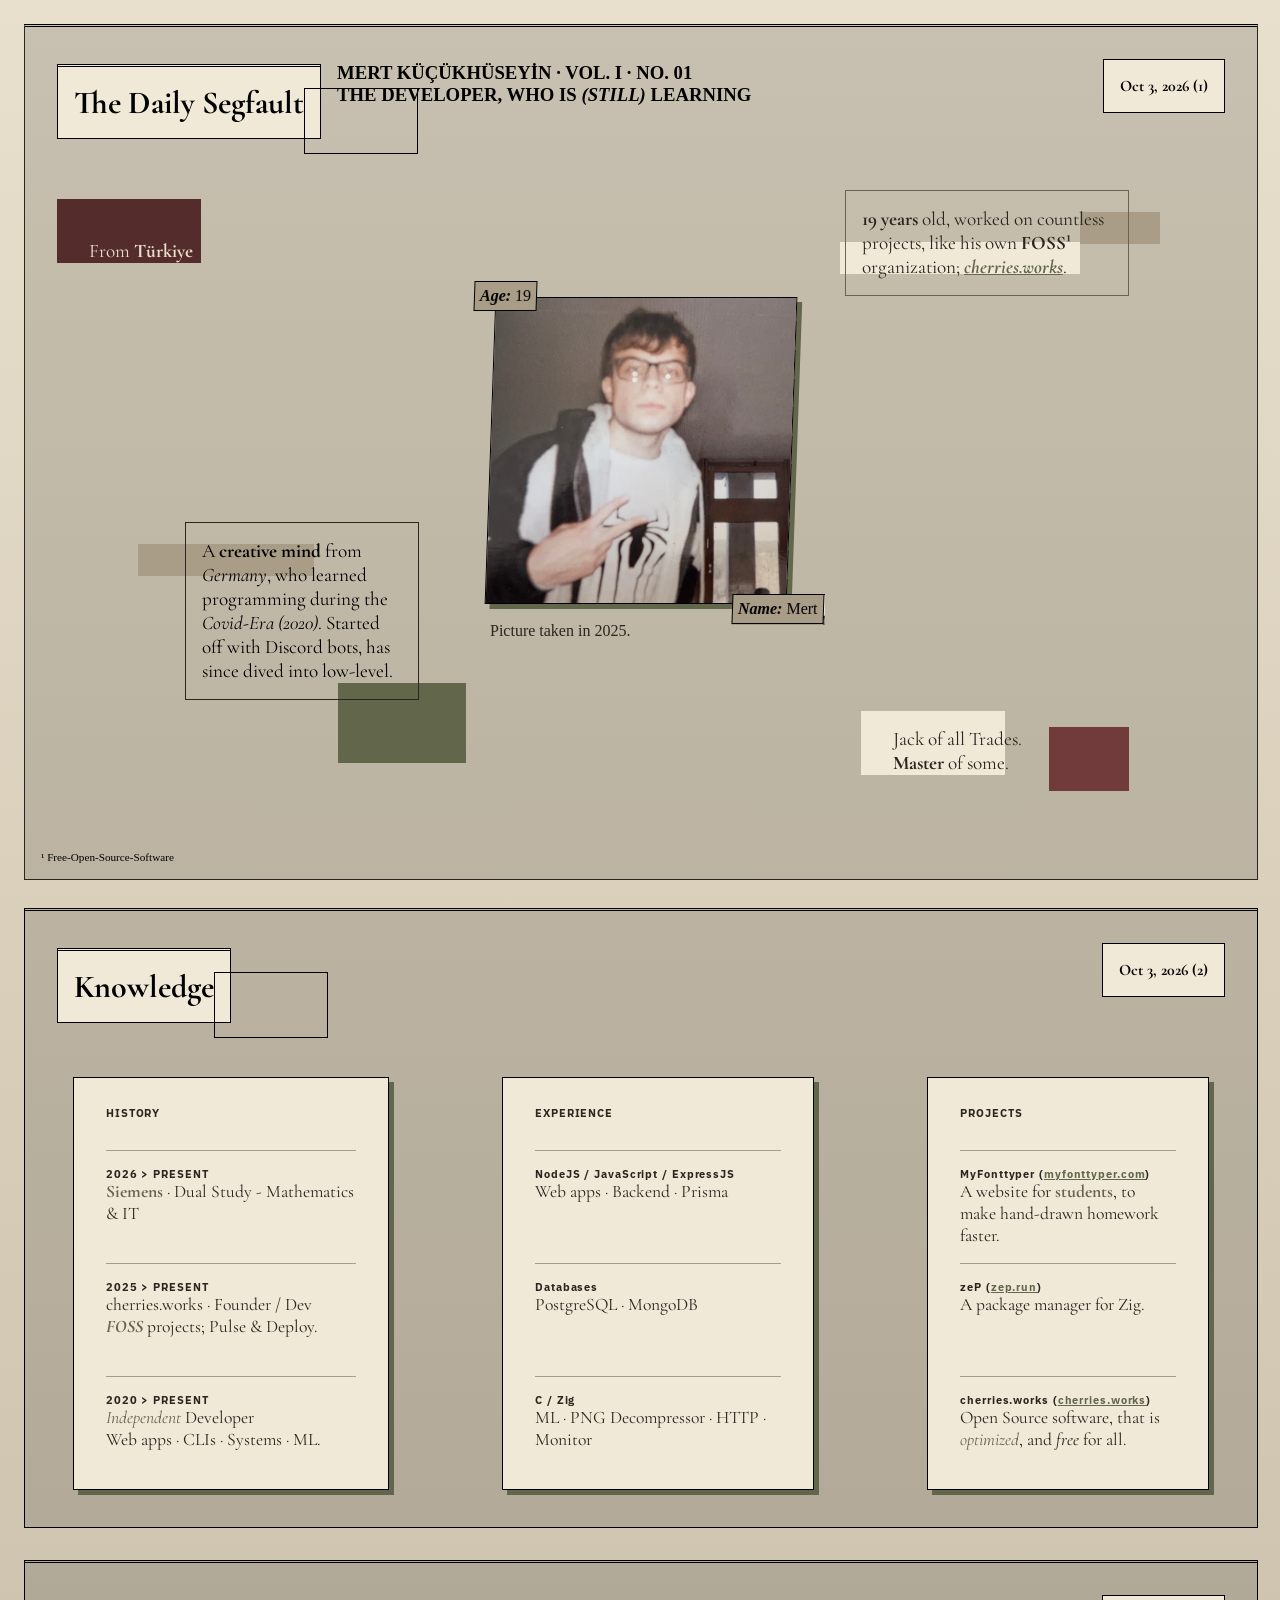
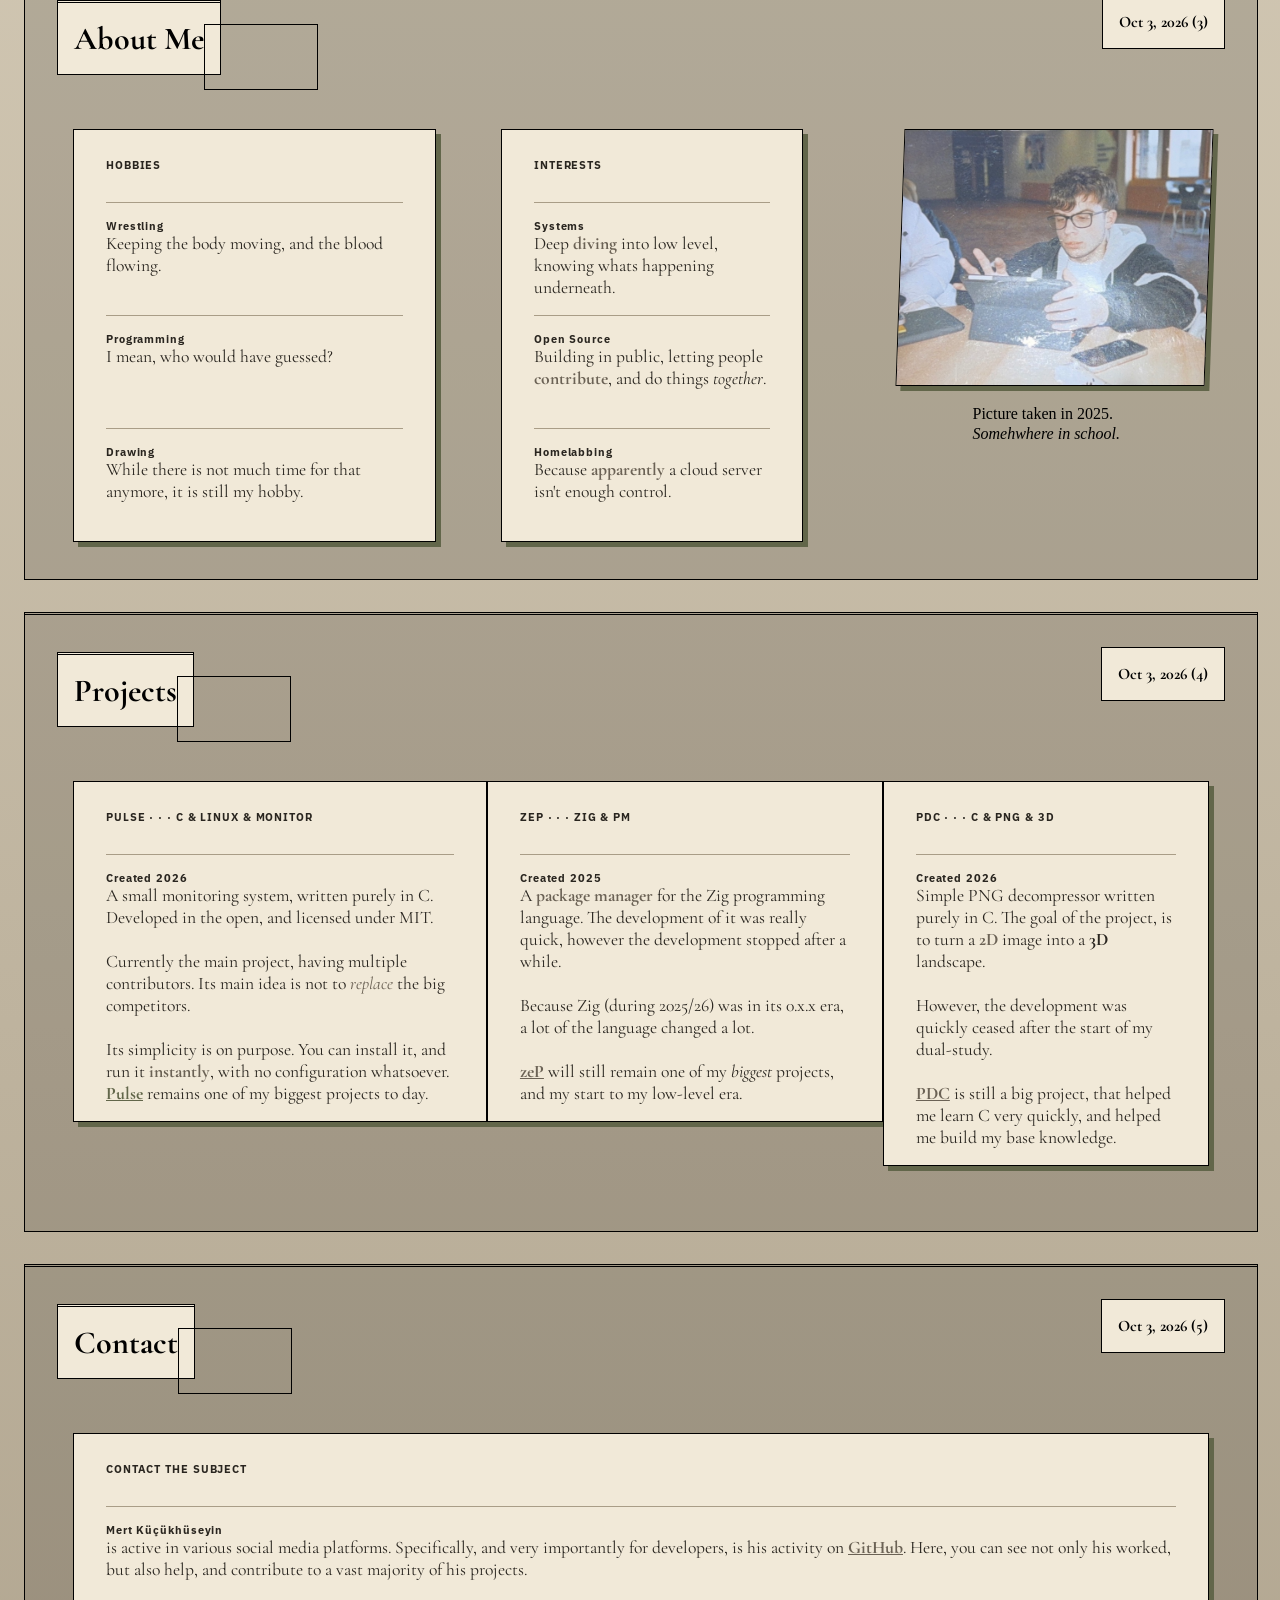
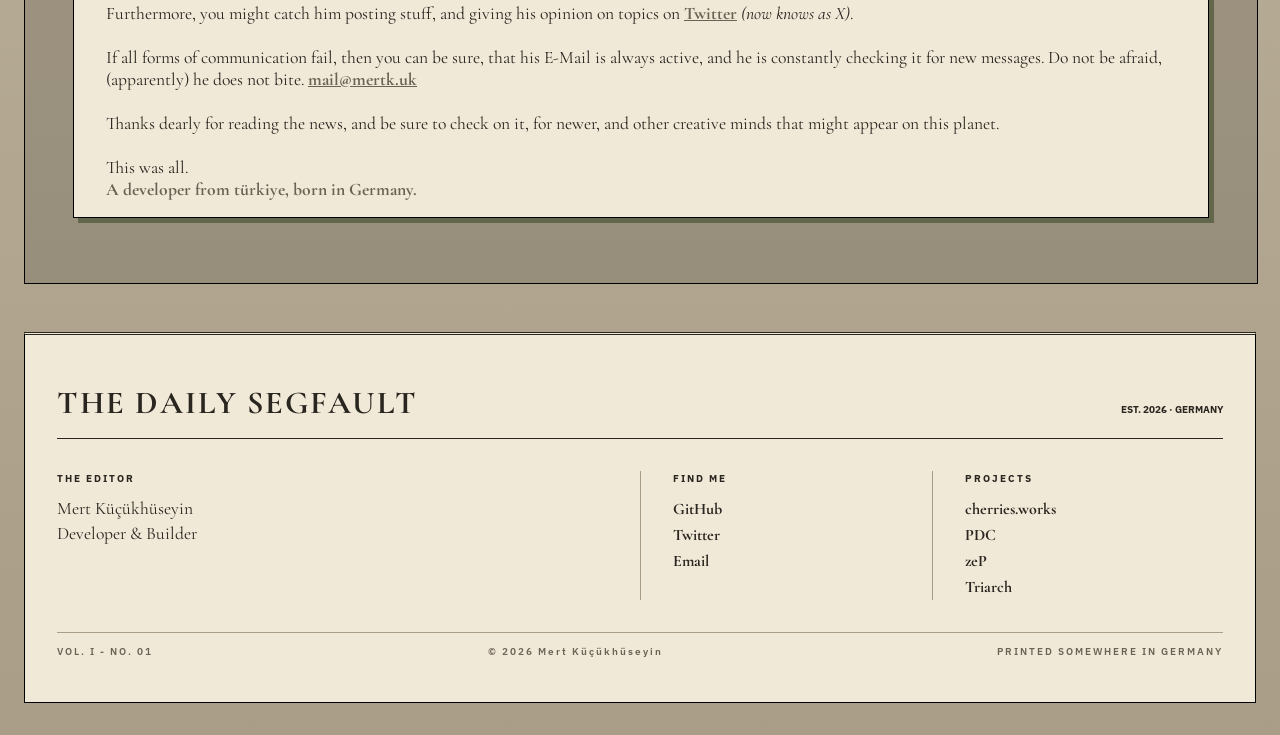
==== new/index.html @ 6f5aa6cb "New website portfolio." ====
<!DOCTYPE html>
<html lang="en">
<head>
    <meta charset="UTF-8">
    <meta name="viewport" content="width=device-width, initial-scale=1.0">
    <title>Mert Küçükhüseyin, News</title>
    <link rel="shortcut icon" href="assets/pfp.jpg" type="image/x-icon">
    <link rel="stylesheet" href="styles/footer.css">
    <link rel="stylesheet" href="styles/index.css">
    <link rel="stylesheet" href="styles/index.animation.css">
    <link rel="stylesheet" href="styles/index.experience.css">
</head>
<body>
    <div class="hero">
        <div class="main">
            <div class="newspaper_wrapper">
                <h1 class="newspaper_title">
                    The Daily Segfault
                </h1>
                <h3 class="newspaper_description">
                    MERT KÜÇÜKHÜSEYİN · VOL. I · NO. 01
                    <br>
                    THE DEVELOPER, WHO IS <i>(STILL)</i> LEARNING
                </h3>
                <p class="newspaper_date">
                    Oct 3, 2026 (1)
                </p>
            </div>
            <div class="image_wrapper">
                <img src="assets/me.png" alt="Me, yeah...">
                <p class="taken">
                    Picture taken in 2025.
                </p>
                <p class="name">
                    <b>
                        <i>
                            Name: 
                        </i>
                    </b>
                    Mert
                </p>
                <p class="age">
                    <b>
                        <i>
                            Age: 
                        </i>
                    </b>
                    19
                </p>
            </div>
            <p class="floating_description_1">
                A <b>creative mind</b> from <i>Germany</i>, who learned programming
                during the <i>Covid-Era (2020)</i>. Started off with Discord bots,
                has since dived into low-level.
            </p>
            <p class="floating_description_2">
                <b>19 years</b> old, worked on countless projects, like his
                own <b>FOSS¹</b> organization; <a href="https://cherries.works"><i>cherries.works</i></a>.
            </p>
            <p class="floating_description_3">
                From <b>Türkiye</b>
            </p>
            <p class="floating_description_4">
                Jack of all Trades.
                <br>
                <b>Master</b> of some.
            </p>
            <p class="bottom_description">
                ¹ Free-Open-Source-Software
            </p>
        </div>
    </div>
    <div class="pages">
        <div class="page">
            <div class="newspaper_wrapper">
                <h1 class="newspaper_title">
                    Knowledge
                </h1>
                <p class="newspaper_date">
                    Oct 3, 2026 (2)
                </p>
            </div>
            <div class="newspaper_personal">
                <div class="newspaper_history">
                    <p class="title">
                        HISTORY
                    </p>
                    <p>
                        2026 > PRESENT
                        <br>
                        <b>Siemens</b> · Dual Study - Mathematics & IT
                    </p>
                    <p>
                        2025 > PRESENT
                        <br>
                        cherries.works · Founder / Dev
                        <br>
                        <b><i>FOSS</i></b> projects; Pulse & Deploy.
                    </p>
                    <p>
                        2020 > PRESENT
                        <br>
                        <i>Independent</i> Developer
                        <br>
                        Web apps · CLIs · Systems · ML.
                    </p>
                </div>
                <div class="newspaper_history">
                    <p class="title">
                        EXPERIENCE
                    </p>
                    <p>
                        NodeJS / JavaScript / <b>ExpressJS</b>
                        <br>
                        Web apps · Backend · Prisma
                    </p>
                    <p>
                        Databases
                        <br>
                        PostgreSQL · MongoDB
                    </p>
                    <p>
                        C / Zig
                        <br>
                        ML · PNG Decompressor · HTTP · Monitor
                    </p>
                </div>
                <div class="newspaper_history">
                    <p class="title">
                        PROJECTS
                    </p>
                    <p>
                        MyFonttyper (<a target="_blank" href="https://myfonttyper.com">myfonttyper.com</a>)                        
                        <br>
                        A website for <b>students</b>, to 
                        <br>
                        make hand-drawn homework faster.
                    </p>
                    <p>
                        zeP (<a target="_blank" href="https://zep.run">zep.run</a>)
                        <br>
                        A package manager for Zig.
                    </p>
                    <p>
                        cherries.works (<a target="_blank" href="https://cherries.works">cherries.works</a>)
                        <br>
                        Open Source software, that is
                        <br>
                        <i>optimized</i>, and <i>free</i> for all.
                    </p>
                </div>
            </div>
        </div>
        <div class="page">
            <div class="newspaper_wrapper">
                <h1 class="newspaper_title">
                    About Me
                </h1>
                <p class="newspaper_date">
                    Oct 3, 2026 (3)
                </p>
            </div>
            <div class="newspaper_personal">
                <div class="newspaper_history">
                    <p class="title">
                        Hobbies
                    </p>
                    <p>
                        Wrestling
                        <br>
                        Keeping the body moving, and the blood flowing.
                    </p>
                    <p>
                        Programming
                        <br>
                        I mean, who would have guessed?
                    </p>
                    <p>
                        Drawing
                        <br>
                        While there is not much time for that
                        <br>
                        anymore, it is still my hobby.
                    </p>
                </div>
                <div class="newspaper_history">
                    <p class="title">
                        Interests
                    </p>
                    <p>
                        Systems
                        <br>
                        Deep <b>diving</b> into low level,
                        <br> 
                        knowing whats happening underneath.                        
                    </p>
                    <p>
                        Open Source
                        <br>
                        Building in public, letting people 
                        <br>
                        <b>contribute</b>, and do things <i>together</i>. 
                    </p>
                    <p>
                        Homelabbing
                        <br>
                        Because <b>apparently</b> a cloud server
                        <br>
                        isn't enough control.
                    </p>
                </div>
                <div class="newspaper_me_wrapper">
                    <img class="newspaper_me" src="./assets/me2.jpg" alt="Me, again...">
                    <p class="newspaper_me_date">
                        Picture taken in 2025.
                    </p>
                    <p class="newspaper_me_info">
                        <i>Somehwhere in school.</i>
                    </p>
                </div>
            </div>
        </div>
    </div>
    <div class="pages">
        <div class="page">
            <div class="newspaper_wrapper">
                <h1 class="newspaper_title">
                    Projects
                </h1>
                <p class="newspaper_date">
                    Oct 3, 2026 (4)
                </p>
            </div>
            <div class="newspaper_personal newspaper_project">
                <div class="newspaper_history">
                    <p class="title">
                        Pulse · · · C & Linux & Monitor
                    </p>
                    <p>
                        Created 2026
                        <br>
                        A small monitoring system, written purely in C.
                        Developed in the open, and licensed under MIT.
                        <br>
                        <br>
                        Currently the main project, having multiple
                        contributors. Its main idea is not to <i>replace</i>
                        the big competitors.
                        <br>
                        <br>
                        Its simplicity is on purpose. You can install
                        it, and run it <b>instantly</b>, with no configuration
                        whatsoever. <a href="https://github.com/cherries-works/pulse">Pulse</a> remains
                        one of my biggest projects to day.
                    </p>
                </div>
                <div class="newspaper_history">
                    <p class="title">
                        zeP · · · Zig & PM
                    </p>
                    <p>
                        Created 2025
                        <br>
                        A <b>package manager</b> for the Zig programming language.
                        The development of it was really quick, however the
                        development stopped after a while.
                        <br>
                        <br>
                        Because Zig (during 2025/26) was in its 0.x.x era,
                        a lot of the language changed a lot.
                        <br>
                        <br>
                        <a href="https://github.com/mertishere/zeP">zeP</a> will still
                        remain one of my <i>biggest</i> projects, and my start to my
                        low-level era.
                    </p>
                </div>
                <div class="newspaper_history">
                    <p class="title">
                        PDC · · · C & PNG & 3D
                    </p>
                    <p>
                        Created 2026
                        <br>
                        Simple PNG decompressor written purely in C.
                        The goal of the project, is to turn a <b>2D</b> image
                        into a <b>3D</b> landscape.
                        <br>
                        <br>
                        However, the development was quickly ceased after
                        the start of my dual-study.
                        <br>
                        <br>
                        <a href="https://github.com/mertishere/pdc">PDC</a> is still a big project, that helped me learn
                        C very quickly, and helped me build my base knowledge.
                    </p>
                </div>
            </div>
        </div>
    </div>
    <div class="pages">
        <div class="page">
            <div class="newspaper_wrapper">
                <h1 class="newspaper_title">
                    Contact
                </h1>
                <p class="newspaper_date">
                    Oct 3, 2026 (5)
                </p>
            </div>
            <div class="newspaper_personal newspaper_project">
                <div class="newspaper_history">
                    <p class="title">
                        Contact the Subject
                    </p>
                    <p>
                        Mert Küçükhüseyin
                        <br>
                        is active in various social media platforms. Specifically, and very importantly for developers,
                        is his activity on <a href="https://github.com/mertishere">GitHub</a>. Here, you can see not
                        only his worked, but also help, and contribute to a vast majority of his projects.
                        <br>
                        <br>
                        Furthermore, you might catch him posting stuff, and giving his opinion on topics on <a href="https://x.com/_im_mert">Twitter</a>
                        <i>(now knows as X)</i>.
                        <br>
                        <br>
                        If all forms of communication fail, then you can be sure, that his E-Mail is always active, and he is constantly checking it for new messages. Do not be afraid, (apparently) he does not bite. <a href="mailto:mail@mertk.uk">mail@mertk.uk</a>
                        <br>
                        <br>
                        Thanks dearly for reading the news, and be sure to check on it, for newer, and other creative minds that might appear on this planet.
                        <br>
                        <br>
                        This was all. 
                        <br>
                        <b>
                            A developer from türkiye, born in Germany.
                        </b>
                    </p>
                </div>
            </div>
        </div>
    </div>
    <footer>
        <div class="footer_header">
            <h2>THE DAILY SEGFAULT</h2>
            <span>EST. 2026 · GERMANY</span>
        </div>
        <div class="footer_content">
            <div class="footer_column">
                <h3>THE EDITOR</h3>
                <p>
                    Mert Küçükhüseyin<br>
                    Developer & Builder
                </p>
            </div>
            <div class="footer_column">
                <h3>FIND ME</h3>
                <a target="_blank" href="https://github.com/mertishere">GitHub</a>
                <a target="_blank" href="https://x.com/_im_mert">Twitter</a>
                <a target="_blank" href="mailto:mail@mertk.uk">Email</a>
            </div>
            <div class="footer_column">
                <h3>PROJECTS</h3>
                <a target="_blank" href="https://cherries.works">cherries.works</a>
                <a target="_blank" href="https://github.com/mertishere/pdc">PDC</a>
                <a target="_blank" href="https://github.com/mertishere/zeP">zeP</a>
                <a target="_blank" href="https://github.com/mertishere/Triarch">Triarch</a>
            </div>
        </div>

        <div class="footer_bottom">
            <span>VOL. I - NO. 01</span>
            <span>© 2026 Mert Küçükhüseyin</span>
            <span>PRINTED SOMEWHERE IN GERMANY</span>
        </div>
    </footer>
</body>
</html>
---- new/styles/footer.css ----
footer {
    position: relative;
    width: calc(100% - 2rem);
    margin: 2rem auto 2rem;
    padding: 2rem;
    box-sizing: border-box;
    color: var(--text);
    font-family: "Cormorant Garamond", serif;
    background-color: var(--surface);
    border: 1px solid black;
    border-top: 3px double var(--text);
}

.footer_header {
    display: flex;
    align-items: baseline;
    justify-content: space-between;
    padding: 1rem 0;
    border-bottom: 1px solid var(--text);
}

.footer_header h2 {
    margin: 0;
    font-family: "Cormorant Garamond", serif;
    font-size: 2rem;
    font-weight: bold;
    letter-spacing: 2px;
}

.footer_header span {
    font-family: "IBM Plex Sans", sans-serif;
    font-size: 0.65rem;
    font-weight: bold;
}

.footer_content {
    display: grid;
    grid-template-columns: 2fr 1fr 1fr;
    padding: 2rem 0;
    border-bottom: 1px solid var(--border);
}

.footer_column {
    display: flex;
    flex-direction: column;
    padding: 0 2rem;
    border-left: 1px solid var(--border);
}

.footer_column:first-child {
    padding-left: 0;
    border-left: none;
}

.footer_column h3 {
    margin: 0 0 0.75rem;
    font-family: "IBM Plex Sans", sans-serif;
    font-size: 0.65rem;
    font-weight: bold;
    letter-spacing: 2px;
}

.footer_column p {
    margin: 0;
    font-size: 1.1rem;
    line-height: 1.4;
}

.footer_column a {
    width: fit-content;
    margin: 0.15rem 0;
    color: var(--text);
    text-decoration: none;
    border-bottom: 1px solid transparent;
    transition: 
        color 0.2s ease,
        border-color 0.2s ease;
}

.footer_column a:hover {
    color: var(--accent);
    border-color: var(--accent);
}

.footer_bottom {
    display: flex;
    justify-content: space-between;
    padding: 0.75rem 0;
    font-family: "IBM Plex Sans", sans-serif;
    font-size: 0.6rem;
    font-weight: 600;
    letter-spacing: 2px;
    color: var(--muted);
}

@media (max-width: 700px) {
    footer {
        width: calc(100% - 2rem);
        margin-top: 5rem;
    }

    .footer_header {
        flex-direction: column;
        gap: 0.4rem;
    }

    .footer_header h2 {
        font-size: 1.6rem;
    }

    .footer_content {
        grid-template-columns: 1fr;
        gap: 1.5rem;
    }

    .footer_column {
        padding: 1rem 0;
        border-left: none;
        border-top: 1px solid var(--border);
    }

    .footer_column:first-child {
        padding-top: 0;
        border-top: none;
    }

    .footer_bottom {
        flex-direction: column;
        gap: 0.4rem;
    }
}
---- new/styles/index.css ----
@import url('https://fonts.googleapis.com/css2?family=Cormorant+Garamond:ital,wght@0,300..700;1,300..700&family=IBM+Plex+Sans:ital,wght@0,100..700;1,100..700&display=swap');

:root {
    --bg: #E8DFCC;
    --surface: #F1E9D8;

    --text: #29251F;
    --muted: #6B6255;

    --border: #A99D87;

    --accent: #713B3B;
    --accent-hover: #552C2C;

    --olive: #62664A;
}

body {
    position: relative;
    background: linear-gradient(0deg, var(--border), var(--bg));
    background-color: var(--bg);
}

a {
    color: var(--olive);
    font-weight: bolder;
}

.hero {
    position: relative;
    width: 100%;
    height: calc(100dvh - 1rem);
    padding: 1rem;
    box-sizing: border-box;
}

.main {
    position: relative;
    display: flex;
    flex-direction: column;
    align-items: center;
    justify-content: center;
    border: 1px solid var(--text);
    width: 100%;
    height: 100%;
    background-color: #00000023;
    border-top: 3px double black;
}

.newspaper_wrapper {
    position: absolute;
    width: calc(100% - 4rem);
    top: 0;
    left: 0;
    display: flex;
    flex-direction: row;
    gap: 1rem;
    margin: 2rem;
    margin-top: 1rem;
}

.newspaper_wrapper h1 {
    position: relative;
    font-family: Cormorant Garamond;
    padding: 1rem;
    border: 1px solid black;
    border-top: 3px double black;
    background-color: var(--surface);
}

.newspaper_wrapper p {
    position: absolute;
    font-family: Cormorant Garamond;
    right: 0;
    padding: 1rem;
    border: 1px solid black;
    font-weight: bold;
    background-color: var(--surface);
}

.newspaper_wrapper h1::after {
    content: "";
    position: absolute;
    bottom: -1rem;
    padding: 1rem;
    width: 5rem;
    height: 2rem;
    border: 1px solid black;
}

.floating_description_1 {
    position: absolute;
    width: 200px;
    left: 10rem;
    bottom: 10rem;
    font-size: 1.2rem;
    font-family: Cormorant Garamond;
    border: 1px solid var(--text);
    padding: 1rem;
}

.floating_description_1::before {
    position: absolute;
    content: "";
    background-color: var(--border);
    padding: 1rem;
    width: 9rem;
    top: 1.3rem;
    left: -3rem;
    z-index: -1;
}

.floating_description_1::after {
    position: absolute;
    content: "";
    background-color: var(--olive);
    padding: 1rem;
    width: 6rem;
    height: 3rem;
    bottom: -4rem;
    right: -3rem;
    z-index: -1;
}

.floating_description_2 {
    position: absolute;
    width: 250px;
    right: 8rem;
    top: 9rem;
    font-size: 1.2rem;
    color: var(--text);
    font-family: Cormorant Garamond;
    border: 1px solid var(--muted);
    padding: 1rem;
}

.floating_description_2::before {
    position: absolute;
    content: "";
    background-color: var(--surface);
    padding: 1rem;
    width: 13rem;
    bottom: 1.3rem;
    right: 3rem;
    z-index: -1;
}

.floating_description_2::after {
    position: absolute;
    content: "";
    background-color: var(--border);
    padding: 1rem;
    width: 3rem;
    top: 1.3rem;
    right: -2rem;
    z-index: -1;
}

.floating_description_3 {
    position: absolute;
    width: 250px;
    left: 4rem;
    bottom: 70%;
    font-size: 1.2rem;
    color: var(--bg);
    font-family: Cormorant Garamond;
}

.floating_description_3::before {
    position: absolute;
    content: "";
    background-color: var(--accent-hover);
    padding: 2rem;
    width: 5rem;
    bottom: 0;
    left: -2rem;
    z-index: -1;
}

.floating_description_4 {
    position: absolute;
    width: 300px;
    right: 4rem;
    bottom: 10%;
    font-size: 1.2rem;
    color: var(--text);
    font-family: Cormorant Garamond;
}

.floating_description_4::before {
    position: absolute;
    content: "";
    background-color: var(--surface);
    padding: 2rem;
    width: 5rem;
    bottom: 0;
    left: -2rem;
    z-index: -1;
}

.floating_description_4::after {
    position: absolute;
    content: "";
    background-color: var(--accent);
    padding: 2rem;
    width: 1rem;
    top: 0;
    right: 4rem;
    z-index: -1;
}

.image_wrapper {
    position: relative;
    height: min-content;
    width: min-content;
}

.image_wrapper img {
    width: 300px;
    border: 1px solid black;
    transform: skew(-2deg);
    box-shadow: 5px 5px 0 var(--olive);
}

.image_wrapper .taken {
    position: absolute;
    bottom: -3rem;
    color: var(--text);
}

.image_wrapper .name {
    position: absolute;
    bottom: -2rem;
    right: -2rem;
    background-color: var(--border);
    transform: skew(-2deg);
    padding: 5px;
    border: 1px solid black;
}

.image_wrapper .age {
    position: absolute;
    top: -2rem;
    left: -1rem;
    background-color: var(--border);
    transform: skew(-2deg);
    padding: 5px;
    border: 1px solid black;
}

.pages {
    position: relative;
    display: flex;
    flex-direction: column;
    gap: 2rem;
    padding: 1rem;
    width: calc(100% - 2rem);
}

.pages > div {
    position: relative;
    border: 1px solid black;
    background-color: #00000023;
    width: 100%;
    aspect-ratio: 2/1;
    border-top: 3px double black;
}

.pages > div > .newspaper_wrapper {
    position: relative;
}

.pages > div > .newspaper_data {
    position: relative;
    display: flex;
    flex-direction: column;
    width: 70%;
    margin: 2rem;
}

.pages > div > .newspaper_data > p {
    margin: 5px;
}

.pages > div .newspaper_me_wrapper {
    position: relative;
    width: 30%;
}

.pages > div .newspaper_me {
    position: absolute;
    display: block;
    right: 0;
    width: 90%;
    border: 1px solid black;
    transform: skew(-2deg);
    box-shadow: 5px 5px 0 var(--olive);
}

.pages > div .newspaper_me_date {
    position: absolute;
    display: block;
    right: 2rem;
    bottom: 25%;
    width: 60%;
    font-size: 1rem;
}

.pages > div .newspaper_me_info {
    position: absolute;
    display: block;
    right: 2rem;
    bottom: 20%;
    width: 60%;
    font-size: 1rem;
}

.bottom_description {
    position: absolute;
    bottom: 0;
    left: 0;
    font-size: .7rem;
    margin: 1rem;
}


@media (max-width: 600px) {
    .floating_description_1,
    .floating_description_2,
    .floating_description_3,
    .floating_description_4,
    .bottom_description {
        display: none;
    }

    .image_wrapper img {
        width: 200px;
    }

    .floating_description_4 {
        display: block;
        right: 0;
        left: 0;
    }
}
---- new/styles/index.animation.css ----
@keyframes growFrame {
    from {
        transform: scaleX(0);
        transform-origin: left;
    }

    to {
        transform: scaleX(1);
        transform-origin: left;
    }
}

@keyframes growHorizontal {
    from {
        transform: scaleX(0);
        transform-origin: left;
    }

    to {
        transform: scaleX(1);
        transform-origin: left;
    }
}

@keyframes growVertical {
    from {
        transform: scaleY(0);
        transform-origin: top;
    }

    to {
        transform: scaleY(1);
        transform-origin: top;
    }
}

@keyframes appear {
    from {
        opacity: 0;
    }

    to {
        opacity: 1;
    }
}

@keyframes popIn {
    0% {
        opacity: 0;
        transform: scale(0.85);
    }

    70% {
        transform: scale(1.03);
    }

    100% {
        opacity: 1;
        transform: scale(1);
    }
}

/* Main newspaper frame */

.main {
    animation: growFrame 0.8s ease-in-out both;
}

/* Newspaper title */

.newspaper_wrapper h1 {
    animation: growHorizontal 0.7s ease-in-out 0.5s both;
}

/* Date */

.newspaper_wrapper p {
    animation: appear 0.5s ease-in-out 1s both;
}

/* Main photograph */

.image_wrapper {
    animation: popIn 0.7s ease-in-out 0.8s both;
}

/* Floating articles */

.floating_description_1 {
    animation: appear 0.5s ease-in-out 1.1s both;
}

.floating_description_2 {
    animation: appear 0.5s ease-in-out 1.25s both;
}

.floating_description_3 {
    animation: appear 0.5s ease-in-out 1.4s both;
}

.floating_description_4 {
    animation: appear 0.5s ease-in-out 1.55s both;
}

.floating_description_1::before {
    animation: growHorizontal 0.5s ease-in-out 1.2s both;
}

.floating_description_1::after {
    animation: growHorizontal 0.5s ease-in-out 1.35s both;
}

.floating_description_2::before {
    animation: growHorizontal 0.5s ease-in-out 1.3s both;
}

.floating_description_2::after {
    animation: growVertical 0.5s ease-in-out 1.45s both;
}

.floating_description_3::before {
    animation: growHorizontal 0.5s ease-in-out 1.4s both;
}

.floating_description_4::before {
    animation: growHorizontal 0.5s ease-in-out 1.5s both;
}

.floating_description_4::after {
    animation: growVertical 0.5s ease-in-out 1.6s both;
}
---- new/styles/index.experience.css ----
.newspaper_personal {
    position: relative;
    display: flex;
    flex-direction: row;
    justify-content: space-between;
    margin: 0 3rem;
    height: fit-content;
}

.newspaper_history {
    position: relative;
    display: flex;
    border: 1px solid black;
    padding: 0 2rem;
    background-color: var(--surface);
    box-shadow: 5px 5px 0 var(--olive);
    flex-direction: column;
    width: fit-content;
    height: 100%;
    padding-top: 0.75rem;
    font-family: "Cormorant Garamond", serif;
    color: var(--text);
}

.newspaper_history .title {
    position: relative;
    display: block;
    height: 1rem !important;
    border-top: 0;
    margin-bottom: 0.75rem;
    font-family: "IBM Plex Sans", sans-serif;
    font-size: 0.7rem;
    font-weight: 700;
    letter-spacing: 0.15em;
    text-transform: uppercase;
}

.newspaper_history p {
    position: relative;
    margin: 0;
    height: 5rem;
    width: 100%;
    padding: 1rem 0;
    font-size: 1.1rem;
    line-height: 1.25;
    border-top: 1px solid var(--border);
}

.newspaper_history p::first-line {
    font-family: "IBM Plex Sans", sans-serif;
    font-size: 0.7rem;
    font-weight: 700;
    letter-spacing: 0.08em;
}

.newspaper_history p + p {
    padding-top: 1rem;
}

.newspaper_history p br + * {
    color: var(--muted);
}

.newspaper_project p {
    height: auto !important;
}

@media (max-width: 600px) {
    .newspaper_date {
        display: none;
    }
    .newspaper_title::after {
        display: none;
    }

    .newspaper_wrapper {
        margin: 5px;
    }

    .newspaper_personal {
        flex-direction: column;
        margin: 0 !important;
    }

    .newspaper_personal > div p {
        height: auto !important;
    }

    .newspaper_me_wrapper {
        display: none;
    }

    .newspaper_description {
        display: none;
    }

    .newspaper_history {
        width: auto;
    }
}
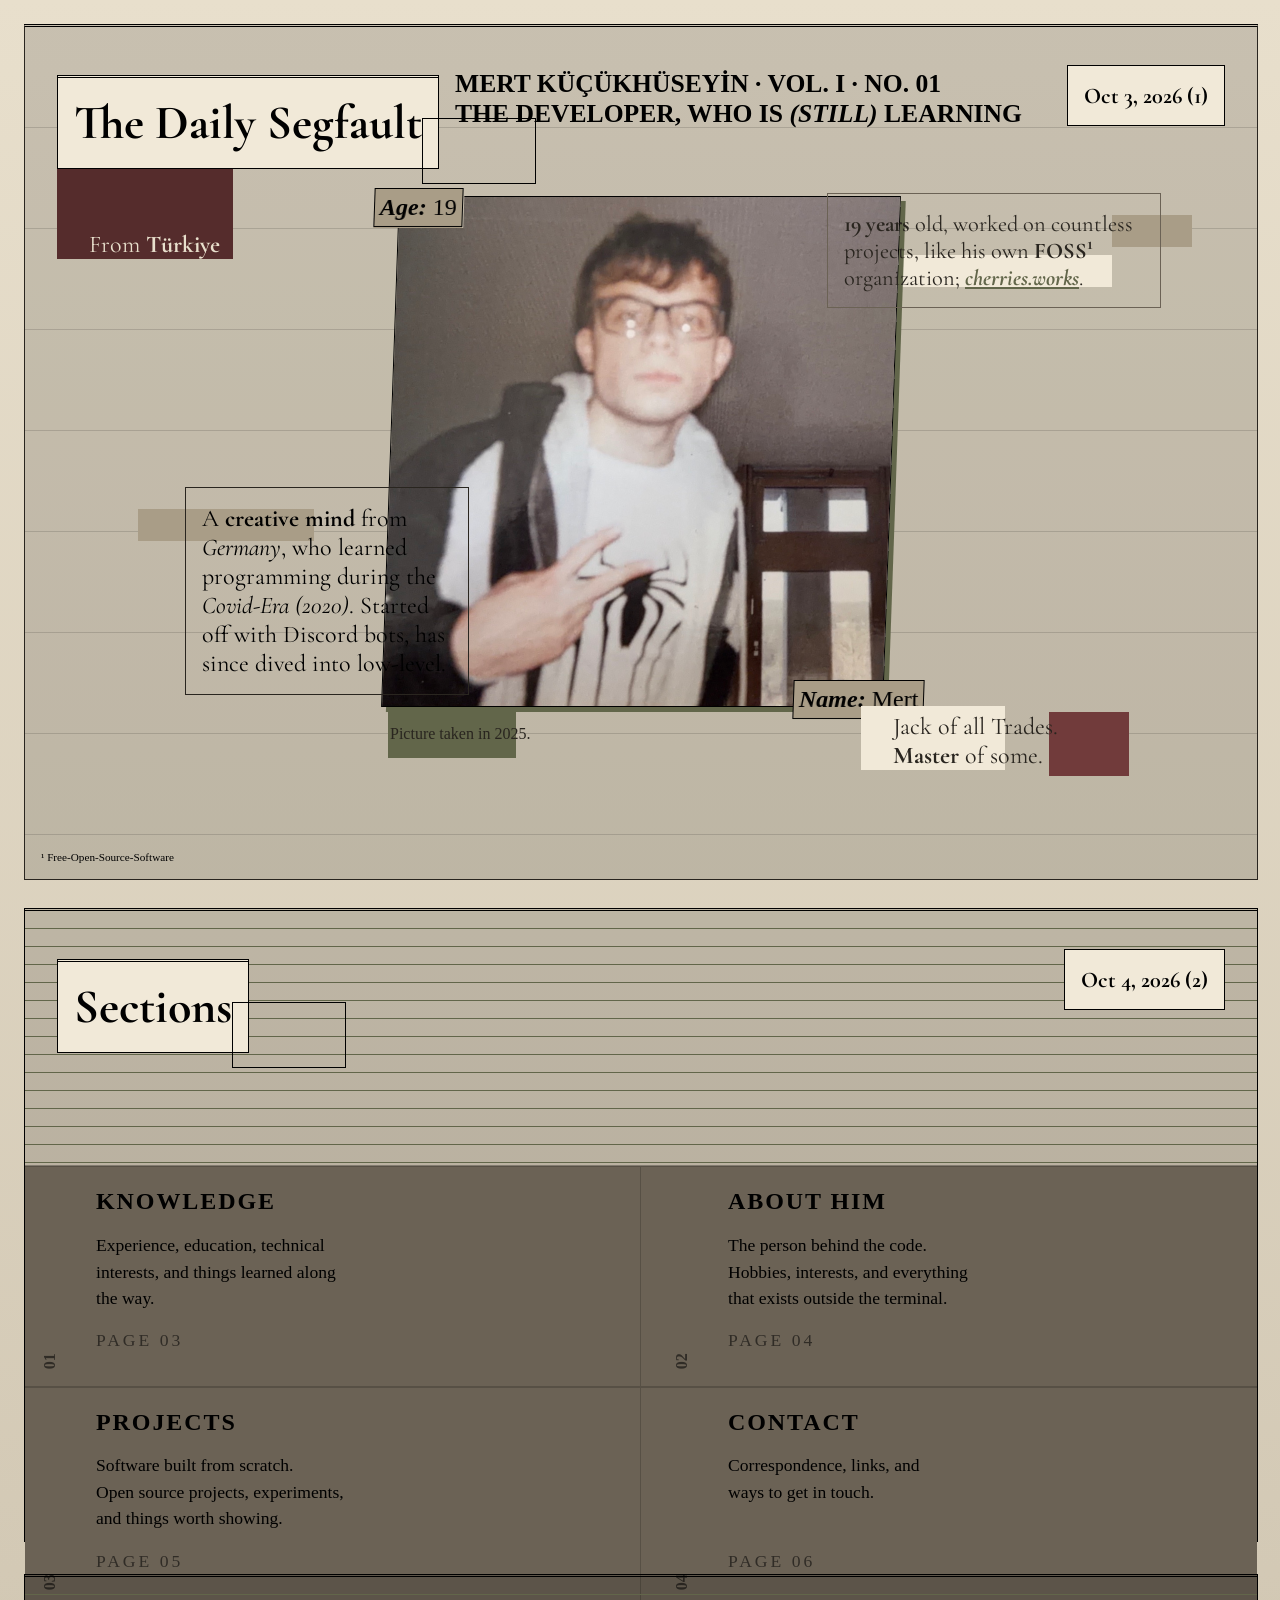
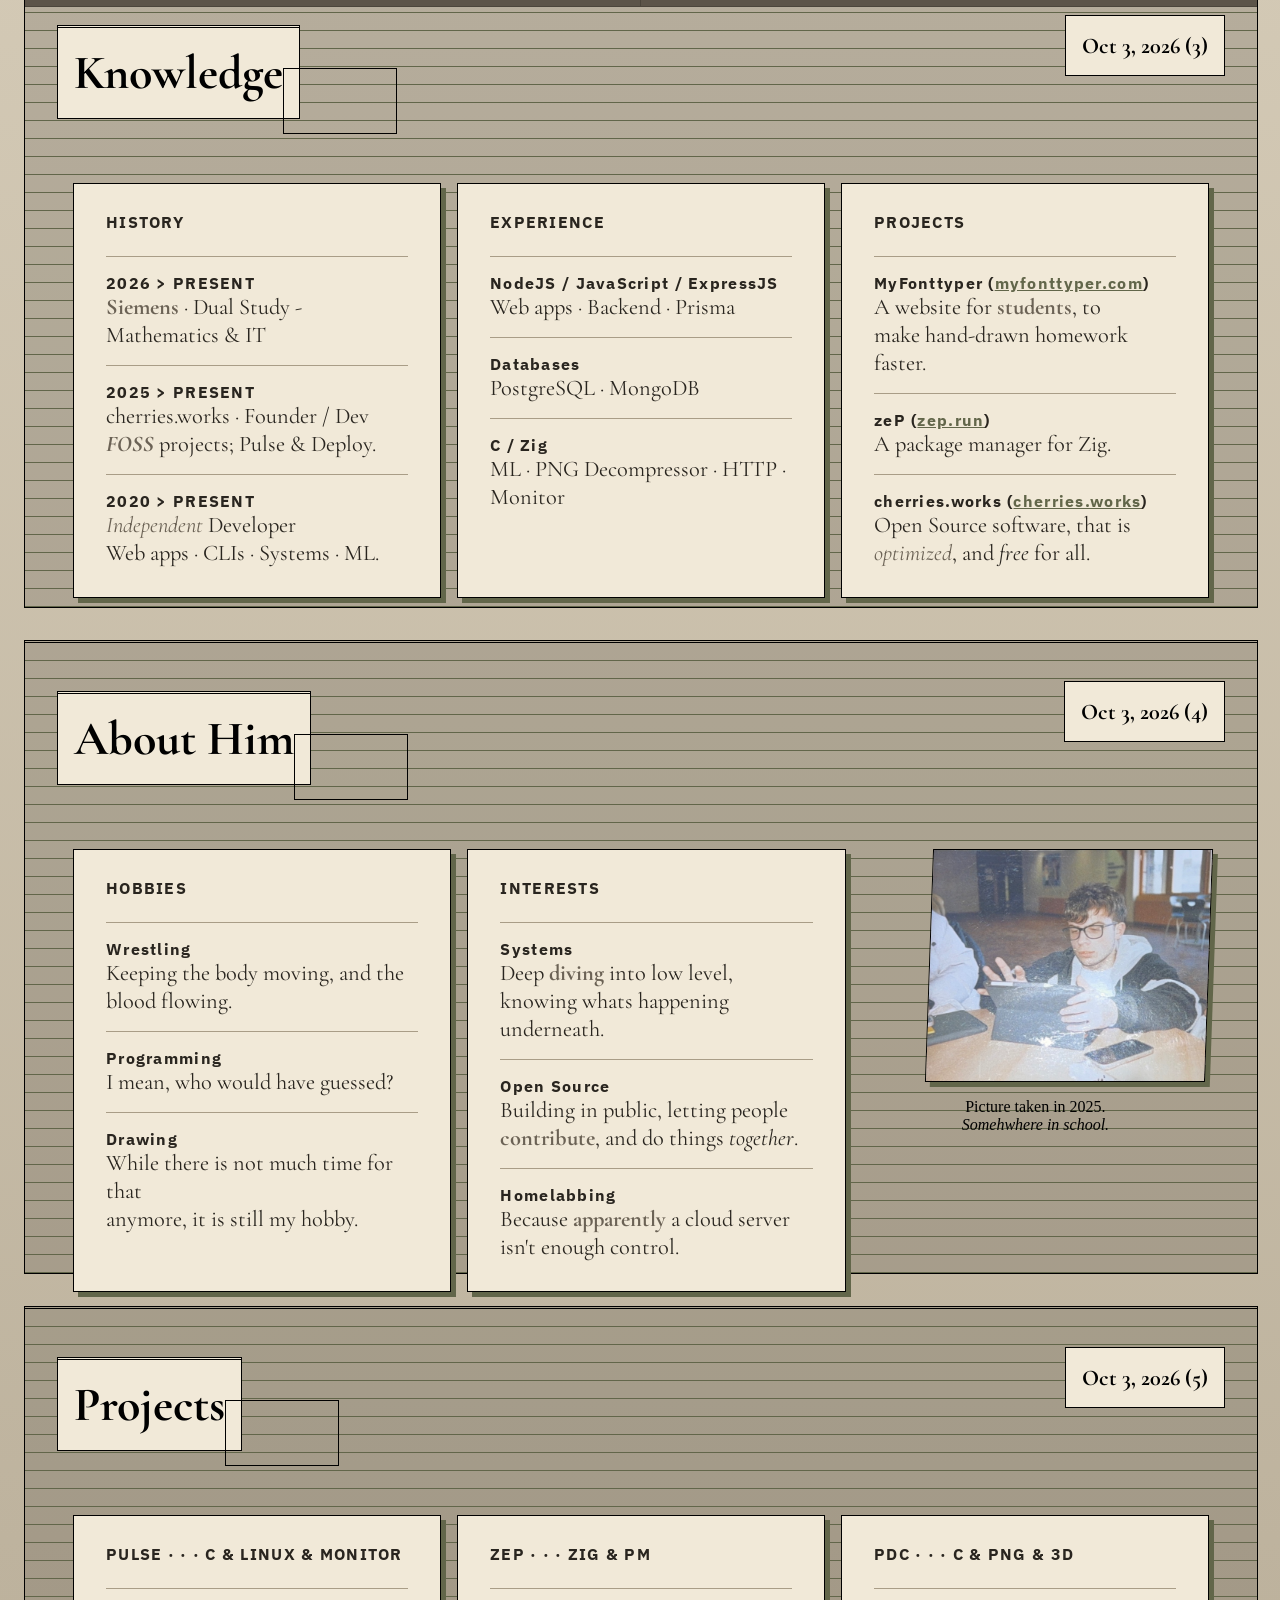
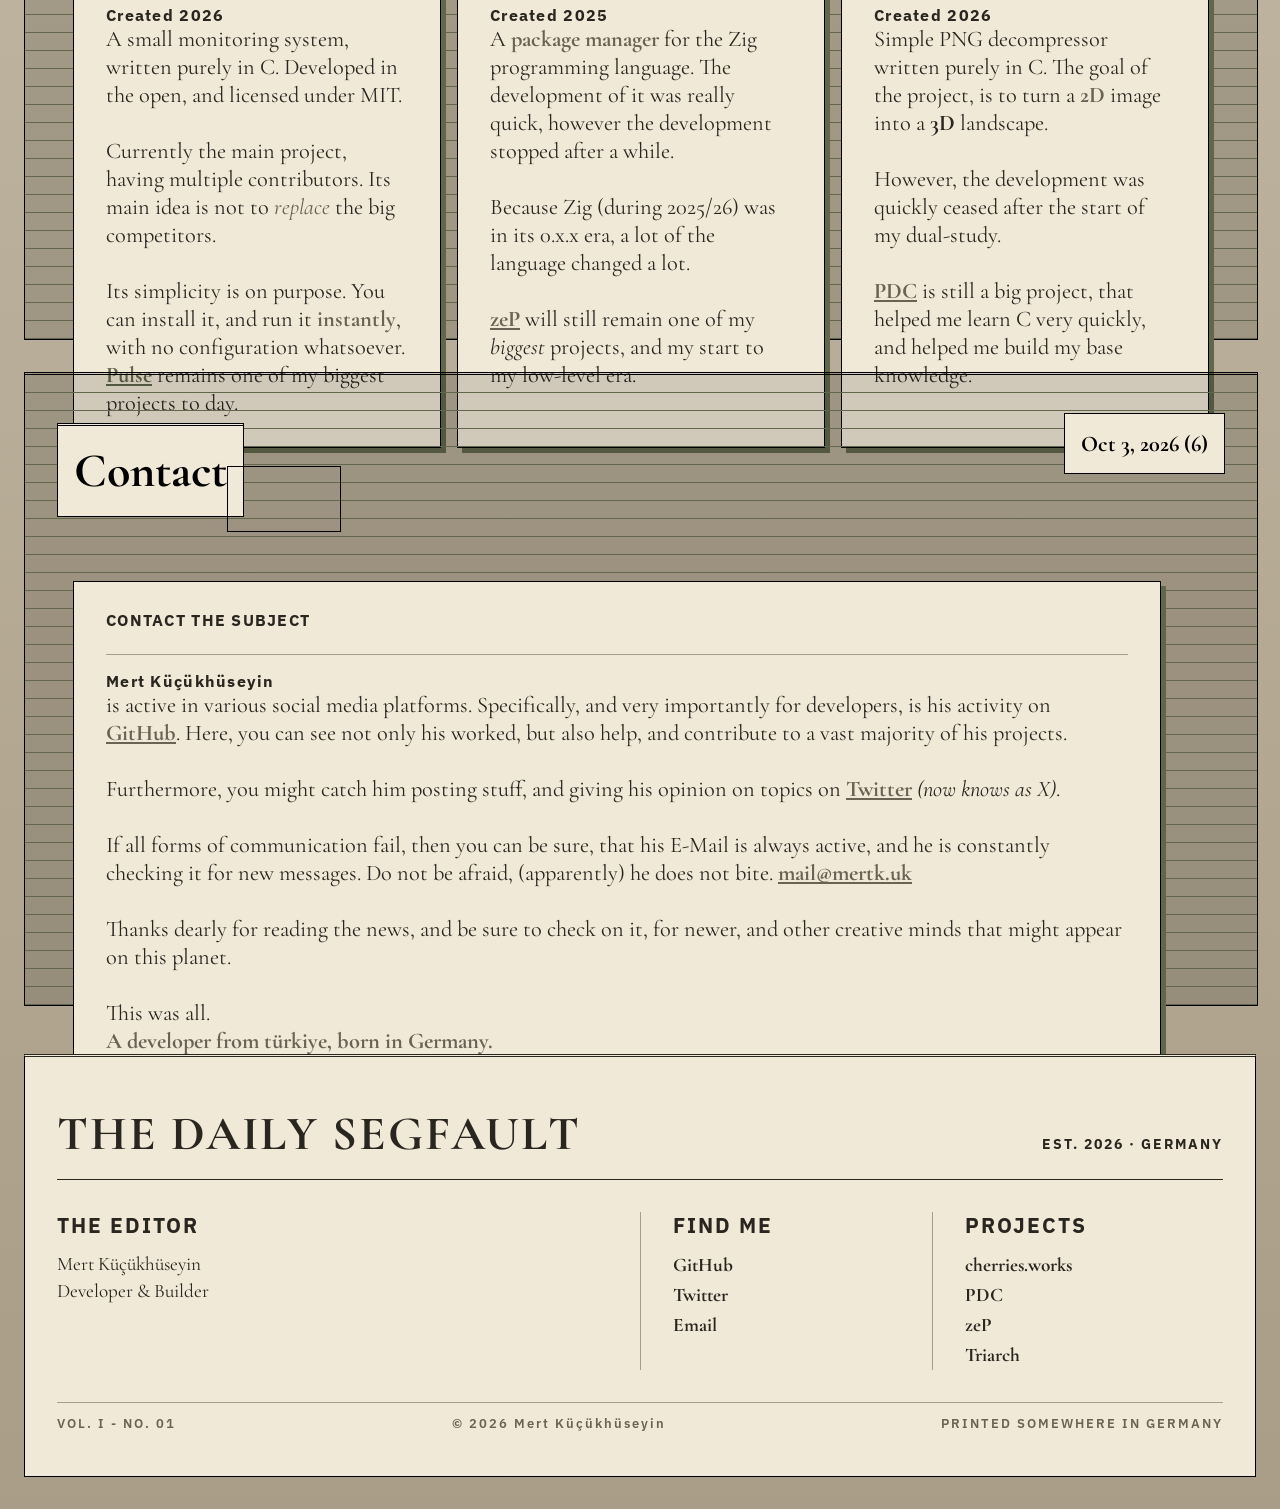
==== commit 2641bc12: "Added a little bit more responsiveness, and fixed styling." ====
--- a/new/index.html
+++ b/new/index.html
@@ -4,11 +4,13 @@
     <meta charset="UTF-8">
     <meta name="viewport" content="width=device-width, initial-scale=1.0">
     <title>Mert Küçükhüseyin, News</title>
-    <link rel="shortcut icon" href="assets/pfp.jpg" type="image/x-icon">
-    <link rel="stylesheet" href="styles/footer.css">
-    <link rel="stylesheet" href="styles/index.css">
-    <link rel="stylesheet" href="styles/index.animation.css">
-    <link rel="stylesheet" href="styles/index.experience.css">
+    <link rel="shortcut icon" href="./assets/pfp.jpg" type="image/x-icon">
+    <link rel="stylesheet" href="./styles/footer.css">
+    <link rel="stylesheet" href="./styles/index.css">
+    <link rel="stylesheet" href="./styles/index.animation.css">
+    <link rel="stylesheet" href="./styles/index.newspaper.css">
+    <link rel="stylesheet" href="./styles/index.newspaper.section.css">
+    <link rel="stylesheet" href="./styles/index.pages.css">
 </head>
 <body>
     <div class="hero">
@@ -74,14 +76,104 @@
         <div class="page">
             <div class="newspaper_wrapper">
                 <h1 class="newspaper_title">
+                    Sections
+                </h1>
+                <p class="newspaper_date">
+                    Oct 4, 2026 (2)
+                </p>
+            </div>
+            <div class="newspaper_sections">
+                <div class="newspaper_section">
+                    <div class="newspaper_section_number">
+                        01
+                    </div>
+                    <div class="newspaper_section_content">
+                        <p class="title">
+                            KNOWLEDGE
+                        </p>
+                        <p>
+                            Experience, education, technical
+                            <br>
+                            interests, and things learned along
+                            <br>
+                            the way.
+                        </p>
+                        <p class="newspaper_section_page">
+                            PAGE 03
+                        </p>
+                    </div>
+                </div>
+                <div class="newspaper_section">
+                    <div class="newspaper_section_number">
+                        02
+                    </div>
+                    <div class="newspaper_section_content">
+                        <p class="title">
+                            ABOUT HIM
+                        </p>
+                        <p>
+                            The person behind the code.
+                            <br>
+                            Hobbies, interests, and everything
+                            <br>
+                            that exists outside the terminal.
+                        </p>
+                        <p class="newspaper_section_page">
+                            PAGE 04
+                        </p>
+                    </div>
+                </div>
+                <div class="newspaper_section">
+                    <div class="newspaper_section_number">
+                        03
+                    </div>
+                    <div class="newspaper_section_content">
+                        <p class="title">
+                            PROJECTS
+                        </p>
+                        <p>
+                            Software built from scratch.
+                            <br>
+                            Open source projects, experiments,
+                            <br>
+                            and things worth showing.
+                        </p>
+                        <p class="newspaper_section_page">
+                            PAGE 05
+                        </p>
+                    </div>
+                </div>
+                <div class="newspaper_section">
+                    <div class="newspaper_section_number">
+                        04
+                    </div>
+                    <div class="newspaper_section_content">
+                        <p class="title">
+                            CONTACT
+                        </p>
+                        <p>
+                            Correspondence, links, and
+                            <br>
+                            ways to get in touch.
+                        </p>
+                        <p class="newspaper_section_page">
+                            PAGE 06
+                        </p>
+                    </div>
+                </div>
+            </div>
+        </div>
+        <div class="page">
+            <div class="newspaper_wrapper">
+                <h1 class="newspaper_title">
                     Knowledge
                 </h1>
                 <p class="newspaper_date">
-                    Oct 3, 2026 (2)
-                </p>
-            </div>
-            <div class="newspaper_personal">
-                <div class="newspaper_history">
+                    Oct 3, 2026 (3)
+                </p>
+            </div>
+            <div class="newspaper_container">
+                <div class="newspaper_cards">
                     <p class="title">
                         HISTORY
                     </p>
@@ -105,7 +197,7 @@
                         Web apps · CLIs · Systems · ML.
                     </p>
                 </div>
-                <div class="newspaper_history">
+                <div class="newspaper_cards">
                     <p class="title">
                         EXPERIENCE
                     </p>
@@ -125,7 +217,7 @@
                         ML · PNG Decompressor · HTTP · Monitor
                     </p>
                 </div>
-                <div class="newspaper_history">
+                <div class="newspaper_cards">
                     <p class="title">
                         PROJECTS
                     </p>
@@ -154,14 +246,14 @@
         <div class="page">
             <div class="newspaper_wrapper">
                 <h1 class="newspaper_title">
-                    About Me
-                </h1>
-                <p class="newspaper_date">
-                    Oct 3, 2026 (3)
-                </p>
-            </div>
-            <div class="newspaper_personal">
-                <div class="newspaper_history">
+                    About Him
+                </h1>
+                <p class="newspaper_date">
+                    Oct 3, 2026 (4)
+                </p>
+            </div>
+            <div class="newspaper_container">
+                <div class="newspaper_cards">
                     <p class="title">
                         Hobbies
                     </p>
@@ -183,7 +275,7 @@
                         anymore, it is still my hobby.
                     </p>
                 </div>
-                <div class="newspaper_history">
+                <div class="newspaper_cards">
                     <p class="title">
                         Interests
                     </p>
@@ -211,28 +303,25 @@
                 </div>
                 <div class="newspaper_me_wrapper">
                     <img class="newspaper_me" src="./assets/me2.jpg" alt="Me, again...">
-                    <p class="newspaper_me_date">
+                    <p class="newspaper_me_info">
                         Picture taken in 2025.
-                    </p>
-                    <p class="newspaper_me_info">
+                        <br>
                         <i>Somehwhere in school.</i>
                     </p>
                 </div>
             </div>
         </div>
-    </div>
-    <div class="pages">
         <div class="page">
             <div class="newspaper_wrapper">
                 <h1 class="newspaper_title">
                     Projects
                 </h1>
                 <p class="newspaper_date">
-                    Oct 3, 2026 (4)
-                </p>
-            </div>
-            <div class="newspaper_personal newspaper_project">
-                <div class="newspaper_history">
+                    Oct 3, 2026 (5)
+                </p>
+            </div>
+            <div class="newspaper_container newspaper_project">
+                <div class="newspaper_cards">
                     <p class="title">
                         Pulse · · · C & Linux & Monitor
                     </p>
@@ -254,7 +343,7 @@
                         one of my biggest projects to day.
                     </p>
                 </div>
-                <div class="newspaper_history">
+                <div class="newspaper_cards">
                     <p class="title">
                         zeP · · · Zig & PM
                     </p>
@@ -275,7 +364,7 @@
                         low-level era.
                     </p>
                 </div>
-                <div class="newspaper_history">
+                <div class="newspaper_cards">
                     <p class="title">
                         PDC · · · C & PNG & 3D
                     </p>
@@ -297,19 +386,17 @@
                 </div>
             </div>
         </div>
-    </div>
-    <div class="pages">
         <div class="page">
             <div class="newspaper_wrapper">
                 <h1 class="newspaper_title">
                     Contact
                 </h1>
                 <p class="newspaper_date">
-                    Oct 3, 2026 (5)
-                </p>
-            </div>
-            <div class="newspaper_personal newspaper_project">
-                <div class="newspaper_history">
+                    Oct 3, 2026 (6)
+                </p>
+            </div>
+            <div class="newspaper_container newspaper_project">
+                <div class="newspaper_cards">
                     <p class="title">
                         Contact the Subject
                     </p>
--- a/new/styles/footer.css
+++ b/new/styles/footer.css
@@ -22,15 +22,16 @@
 .footer_header h2 {
     margin: 0;
     font-family: "Cormorant Garamond", serif;
-    font-size: 2rem;
+    font-size: 3rem;
     font-weight: bold;
     letter-spacing: 2px;
 }
 
 .footer_header span {
     font-family: "IBM Plex Sans", sans-serif;
-    font-size: 0.65rem;
+    font-size: 0.9rem;
     font-weight: bold;
+    letter-spacing: 2px;    
 }
 
 .footer_content {
@@ -55,20 +56,21 @@
 .footer_column h3 {
     margin: 0 0 0.75rem;
     font-family: "IBM Plex Sans", sans-serif;
-    font-size: 0.65rem;
+    font-size: 1.3rem;
     font-weight: bold;
     letter-spacing: 2px;
 }
 
 .footer_column p {
     margin: 0;
-    font-size: 1.1rem;
+    font-size: 1.2rem;
     line-height: 1.4;
 }
 
 .footer_column a {
     width: fit-content;
     margin: 0.15rem 0;
+    font-size: 1.2rem;
     color: var(--text);
     text-decoration: none;
     border-bottom: 1px solid transparent;
@@ -87,7 +89,7 @@
     justify-content: space-between;
     padding: 0.75rem 0;
     font-family: "IBM Plex Sans", sans-serif;
-    font-size: 0.6rem;
+    font-size: 0.8rem;
     font-weight: 600;
     letter-spacing: 2px;
     color: var(--muted);
--- a/new/styles/index.css
+++ b/new/styles/index.css
@@ -43,57 +43,25 @@
     border: 1px solid var(--text);
     width: 100%;
     height: 100%;
-    background-color: #00000023;
     border-top: 3px double black;
-}
-
-.newspaper_wrapper {
-    position: absolute;
-    width: calc(100% - 4rem);
-    top: 0;
-    left: 0;
-    display: flex;
-    flex-direction: row;
-    gap: 1rem;
-    margin: 2rem;
-    margin-top: 1rem;
-}
-
-.newspaper_wrapper h1 {
-    position: relative;
-    font-family: Cormorant Garamond;
-    padding: 1rem;
-    border: 1px solid black;
-    border-top: 3px double black;
-    background-color: var(--surface);
-}
-
-.newspaper_wrapper p {
-    position: absolute;
-    font-family: Cormorant Garamond;
-    right: 0;
-    padding: 1rem;
-    border: 1px solid black;
-    font-weight: bold;
-    background-color: var(--surface);
-}
-
-.newspaper_wrapper h1::after {
-    content: "";
-    position: absolute;
-    bottom: -1rem;
-    padding: 1rem;
-    width: 5rem;
-    height: 2rem;
-    border: 1px solid black;
+
+    background:
+        repeating-linear-gradient(
+            to bottom,
+            transparent 0,
+            transparent 100px,
+            #00000023 100px,
+            #00000023 101px
+        ),
+        #00000023;
 }
 
 .floating_description_1 {
     position: absolute;
-    width: 200px;
+    width: 250px;
     left: 10rem;
     bottom: 10rem;
-    font-size: 1.2rem;
+    font-size: 1.5rem;
     font-family: Cormorant Garamond;
     border: 1px solid var(--text);
     padding: 1rem;
@@ -124,10 +92,10 @@
 
 .floating_description_2 {
     position: absolute;
-    width: 250px;
-    right: 8rem;
+    width: 300px;
+    right: 6rem;
     top: 9rem;
-    font-size: 1.2rem;
+    font-size: 1.4rem;
     color: var(--text);
     font-family: Cormorant Garamond;
     border: 1px solid var(--muted);
@@ -158,10 +126,10 @@
 
 .floating_description_3 {
     position: absolute;
-    width: 250px;
+    width: 275px;
     left: 4rem;
     bottom: 70%;
-    font-size: 1.2rem;
+    font-size: 1.5rem;
     color: var(--bg);
     font-family: Cormorant Garamond;
 }
@@ -170,9 +138,10 @@
     position: absolute;
     content: "";
     background-color: var(--accent-hover);
-    padding: 2rem;
+    padding: 3rem;
     width: 5rem;
     bottom: 0;
+    font-size: 1.5rem;
     left: -2rem;
     z-index: -1;
 }
@@ -182,7 +151,7 @@
     width: 300px;
     right: 4rem;
     bottom: 10%;
-    font-size: 1.2rem;
+    font-size: 1.5rem;
     color: var(--text);
     font-family: Cormorant Garamond;
 }
@@ -216,7 +185,7 @@
 }
 
 .image_wrapper img {
-    width: 300px;
+    width: 500px;
     border: 1px solid black;
     transform: skew(-2deg);
     box-shadow: 5px 5px 0 var(--olive);
@@ -235,6 +204,7 @@
     background-color: var(--border);
     transform: skew(-2deg);
     padding: 5px;
+    font-size: 1.5rem;
     border: 1px solid black;
 }
 
@@ -245,74 +215,8 @@
     background-color: var(--border);
     transform: skew(-2deg);
     padding: 5px;
+    font-size: 1.5rem;
     border: 1px solid black;
-}
-
-.pages {
-    position: relative;
-    display: flex;
-    flex-direction: column;
-    gap: 2rem;
-    padding: 1rem;
-    width: calc(100% - 2rem);
-}
-
-.pages > div {
-    position: relative;
-    border: 1px solid black;
-    background-color: #00000023;
-    width: 100%;
-    aspect-ratio: 2/1;
-    border-top: 3px double black;
-}
-
-.pages > div > .newspaper_wrapper {
-    position: relative;
-}
-
-.pages > div > .newspaper_data {
-    position: relative;
-    display: flex;
-    flex-direction: column;
-    width: 70%;
-    margin: 2rem;
-}
-
-.pages > div > .newspaper_data > p {
-    margin: 5px;
-}
-
-.pages > div .newspaper_me_wrapper {
-    position: relative;
-    width: 30%;
-}
-
-.pages > div .newspaper_me {
-    position: absolute;
-    display: block;
-    right: 0;
-    width: 90%;
-    border: 1px solid black;
-    transform: skew(-2deg);
-    box-shadow: 5px 5px 0 var(--olive);
-}
-
-.pages > div .newspaper_me_date {
-    position: absolute;
-    display: block;
-    right: 2rem;
-    bottom: 25%;
-    width: 60%;
-    font-size: 1rem;
-}
-
-.pages > div .newspaper_me_info {
-    position: absolute;
-    display: block;
-    right: 2rem;
-    bottom: 20%;
-    width: 60%;
-    font-size: 1rem;
 }
 
 .bottom_description {
--- a/new/styles/index.newspaper.css
+++ b/new/styles/index.newspaper.css
@@ -0,0 +1,150 @@
+.newspaper_container {
+    position: relative;
+    display: flex;
+    flex-direction: row;
+    justify-content: space-between;
+    margin: 0 3rem;
+    gap: 1rem;
+    height: fit-content;
+}
+
+.newspaper_wrapper {
+    position: absolute;
+    width: calc(100% - 4rem);
+    top: 0;
+    left: 0;
+    display: flex;
+    flex-direction: row;
+    gap: 1rem;
+    margin: 2rem;
+    margin-top: 1rem;
+}
+
+.newspaper_wrapper h1 {
+    position: relative;
+    font-family: Cormorant Garamond;
+    padding: 1rem;
+    border: 1px solid black;
+    font-size: 3rem;
+    border-top: 3px double black;
+    background-color: var(--surface);
+}
+
+.newspaper_wrapper .newspaper_description {
+    font-size: 1.6rem;
+}
+
+.newspaper_wrapper p {
+    position: absolute;
+    font-size: 1.4rem;
+    font-family: Cormorant Garamond;
+    right: 0;
+    padding: 1rem;
+    border: 1px solid black;
+    font-weight: bold;
+    background-color: var(--surface);
+}
+
+.newspaper_wrapper h1::after {
+    content: "";
+    position: absolute;
+    bottom: -1rem;
+    padding: 1rem;
+    width: 5rem;
+    height: 2rem;
+    border: 1px solid black;
+}
+
+.newspaper_cards {
+    position: relative;
+    display: flex;
+    border: 1px solid black;
+    padding: 0 2rem;
+    background-color: var(--surface);
+    box-shadow: 5px 5px 0 var(--olive);
+    flex-direction: column;
+    width: 90%;
+    height: 100%;
+    padding-top: 0.75rem;
+    font-family: "Cormorant Garamond", serif;
+    color: var(--text);
+}
+
+.newspaper_cards .title {
+    position: relative;
+    display: block;
+    height: 1rem !important;
+    border-top: 0;
+    margin-bottom: 0.75rem;
+    font-family: "IBM Plex Sans", sans-serif;
+    font-size: 1.75rem !important;
+    font-weight: 700;
+    letter-spacing: 0.15em;
+    text-transform: uppercase;
+}
+
+.newspaper_cards p {
+    position: relative;
+    margin: 0;
+    height: fit-content;
+    width: 100%;
+    padding: 1rem 0;
+    font-size: 1.4rem;
+    line-height: 1.25;
+    border-top: 1px solid var(--border);
+}
+
+.newspaper_cards p::first-line {
+    font-family: "IBM Plex Sans", sans-serif;
+    font-size: 1.0rem;
+    font-weight: 700;
+    letter-spacing: 0.08em;
+}
+
+.newspaper_cards p + p {
+    padding-top: 1rem;
+}
+
+.newspaper_cards p br + * {
+    color: var(--muted);
+}
+
+.newspaper_project p {
+    height: auto !important;
+}
+
+@media (max-width: 600px) {
+    .newspaper_date {
+        display: none;
+    }
+    .newspaper_title::after {
+        display: none;
+    }
+
+    .newspaper_wrapper {
+        margin: 5px;
+    }
+
+    .newspaper_container {
+        flex-direction: column;
+        margin: 0 !important;
+        padding: 1rem;
+        box-sizing: border-box;
+    }
+
+    .newspaper_container > div p {
+        height: auto !important;
+    }
+
+    .newspaper_me_wrapper {
+        display: none;
+    }
+
+    .newspaper_description {
+        display: none;
+    }
+
+    .newspaper_cards {
+        width: auto;
+    }
+}
--- a/new/styles/index.newspaper.section.css
+++ b/new/styles/index.newspaper.section.css
@@ -0,0 +1,73 @@
+.newspaper_sections {
+    display: grid;
+    grid-template-columns: repeat(2, 1fr);
+    grid-auto-rows: 1fr;
+    height: 100%;
+    margin-top: 3rem;
+    border-top: 1px solid rgba(30, 25, 20, 0.35);
+}
+
+.newspaper_section {
+    display: grid;
+    grid-template-columns: 55px 1fr;
+    height: 100%;
+    padding: 2rem 1.5rem;
+    border-top: 1px solid rgba(30, 25, 20, 0.25);
+    border-bottom: 1px solid rgba(30, 25, 20, 0.25);
+    background-color: var(--muted);
+    padding: 1rem;
+    box-sizing: border-box;
+}
+
+.newspaper_section:nth-child(odd) {
+    border-right: 1px solid rgba(30, 25, 20, 0.25);
+    padding-right: 2rem;
+}
+
+.newspaper_section:nth-child(even) {
+    padding-left: 2rem;
+}
+
+.newspaper_section_number {
+    font-family: inherit;
+    font-size: 1rem;
+    font-weight: bold;
+    writing-mode: vertical-rl;
+    transform: rotate(180deg);
+    opacity: 0.55;
+}
+
+.newspaper_section_content {
+    display: flex;
+    flex-direction: column;
+    min-height: 150px;
+}
+
+.newspaper_section_content .title {
+    margin: 0 0 0.8rem;
+    font-weight: bold;
+    letter-spacing: 0.08em;
+    font-size: 1.5rem;
+}
+
+.newspaper_section_content p {
+    margin: 0 0 1rem;
+    line-height: 1.5;
+    font-size: 1.1rem;
+}
+
+.newspaper_section_page {
+    margin-top: auto !important;
+
+    font-size: 1.2rem;
+    letter-spacing: 3px;
+
+    opacity: 0.55;
+}
+
+@media (max-width: 600px) {
+    .newspaper_sections {
+        display: flex;
+        flex-direction: column;
+    }
+}
--- a/new/styles/index.pages.css
+++ b/new/styles/index.pages.css
@@ -0,0 +1,87 @@
+.pages {
+    position: relative;
+    display: flex;
+    flex-direction: column;
+    gap: 2rem;
+    padding: 1rem;
+    width: calc(100% - 2rem);
+}
+
+.pages > div {
+    position: relative;
+    border: 1px solid black;
+    
+    background:
+        repeating-linear-gradient(
+            to bottom,
+            transparent 0,
+            transparent 17px,
+            var(--olive) 17px,
+            var(--olive) 18px
+        ),
+        #00000023;
+    
+    width: 100%;
+    height: fit-content;
+    min-height: 70dvh;
+    aspect-ratio: 2/1;
+    border-top: 3px double black;
+
+    display: flex;
+    flex-direction: column;
+}
+
+.pages > div > .newspaper_wrapper {
+    position: relative;
+}
+
+.pages > div > .newspaper_data {
+    position: relative;
+    display: flex;
+    flex-direction: column;
+    width: 70%;
+    margin: 2rem;
+}
+
+.pages > div > .newspaper_data > p {
+    margin: 5px;
+}
+
+.pages > div .newspaper_me_wrapper {
+    position: relative;
+    display: flex;
+    flex-direction: column;
+    justify-content: start;
+    align-items: end;
+    width: 100%;
+    height: 100%;
+}
+
+.pages > div .newspaper_me {
+    position: relative;
+    display: flex;
+    width: 80%;
+    border: 1px solid black;
+    transform: skew(-2deg);
+    box-shadow: 5px 5px 0 var(--olive);
+}
+
+.pages > div .newspaper_me_info {
+    position: relative;
+    display: flex;
+    flex-direction: column;
+    align-items: center;
+    justify-content: center;
+    width: 100%;
+    font-size: 1rem;
+}
+
+@media (max-width: 600px) {
+    .pages > div {
+        aspect-ratio: auto;
+    }
+
+    .pages > div .newspaper_me {
+        width: 100%;
+    }
+}
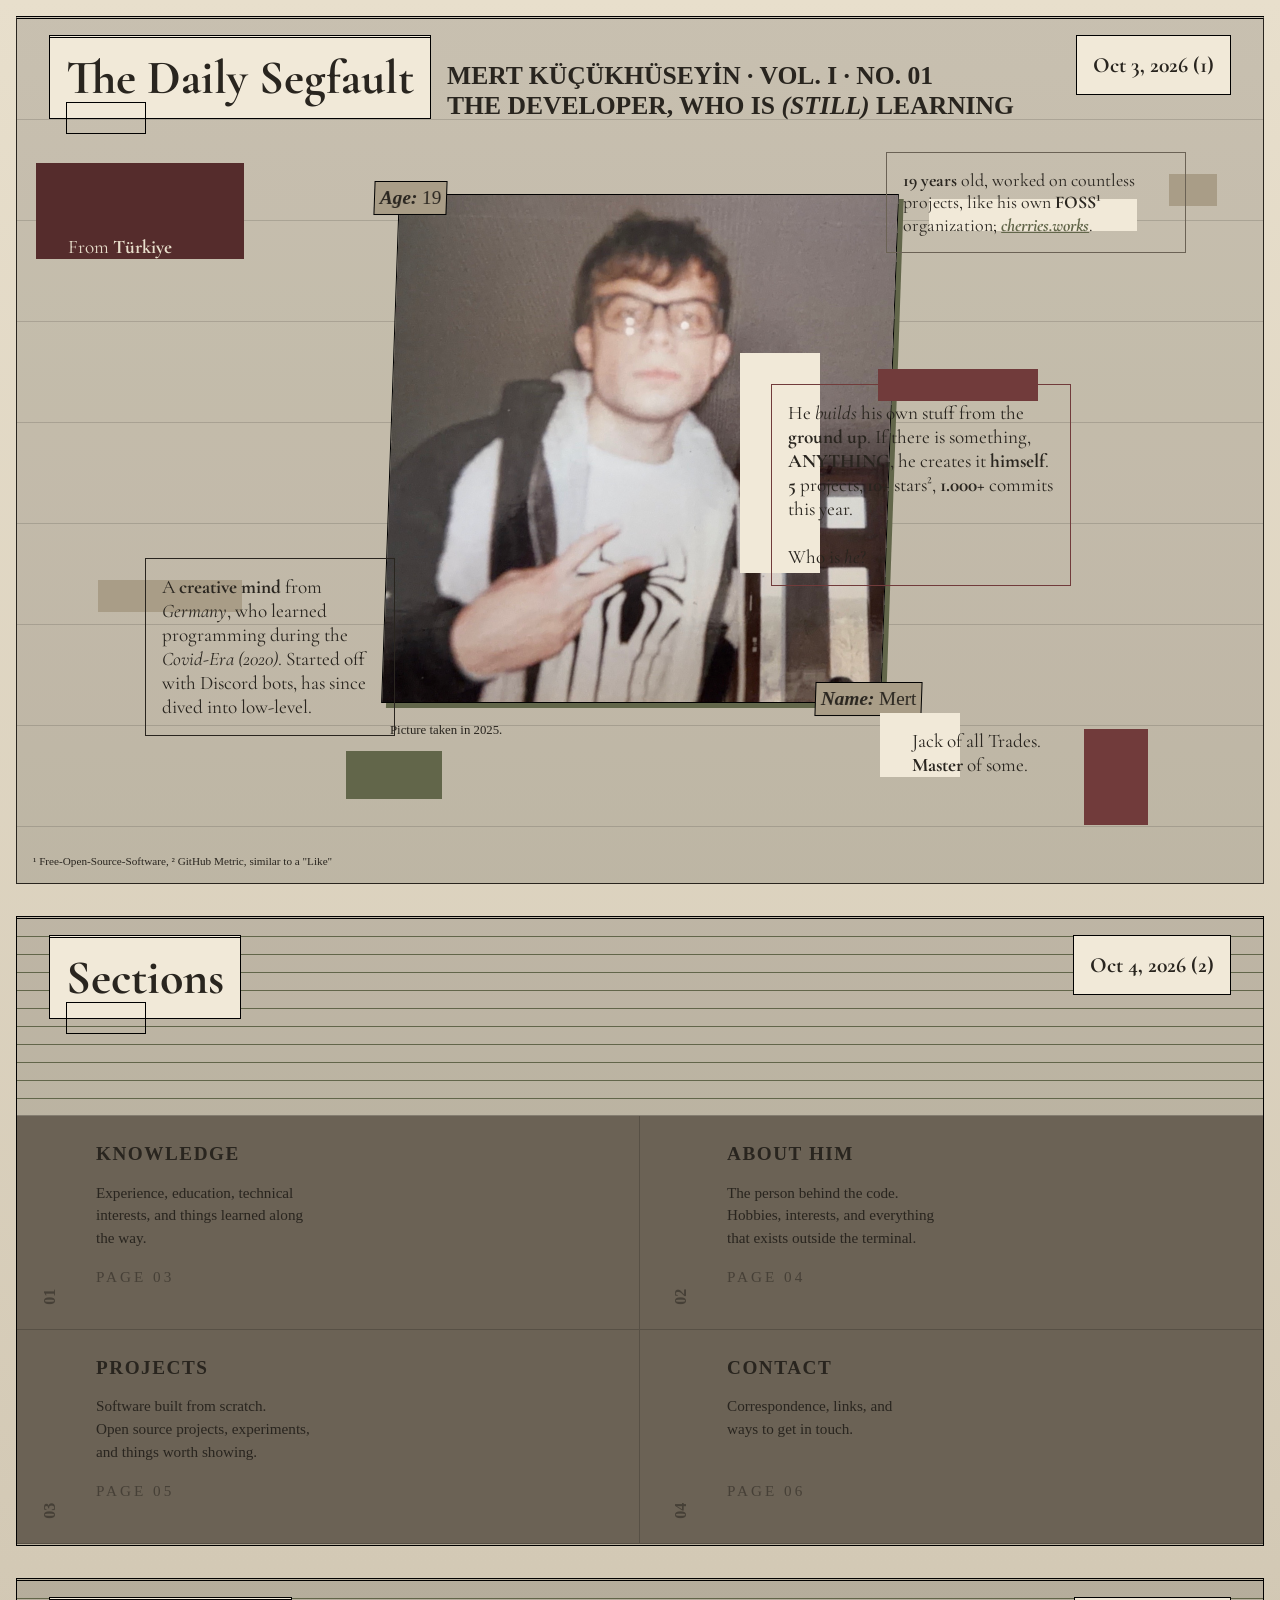
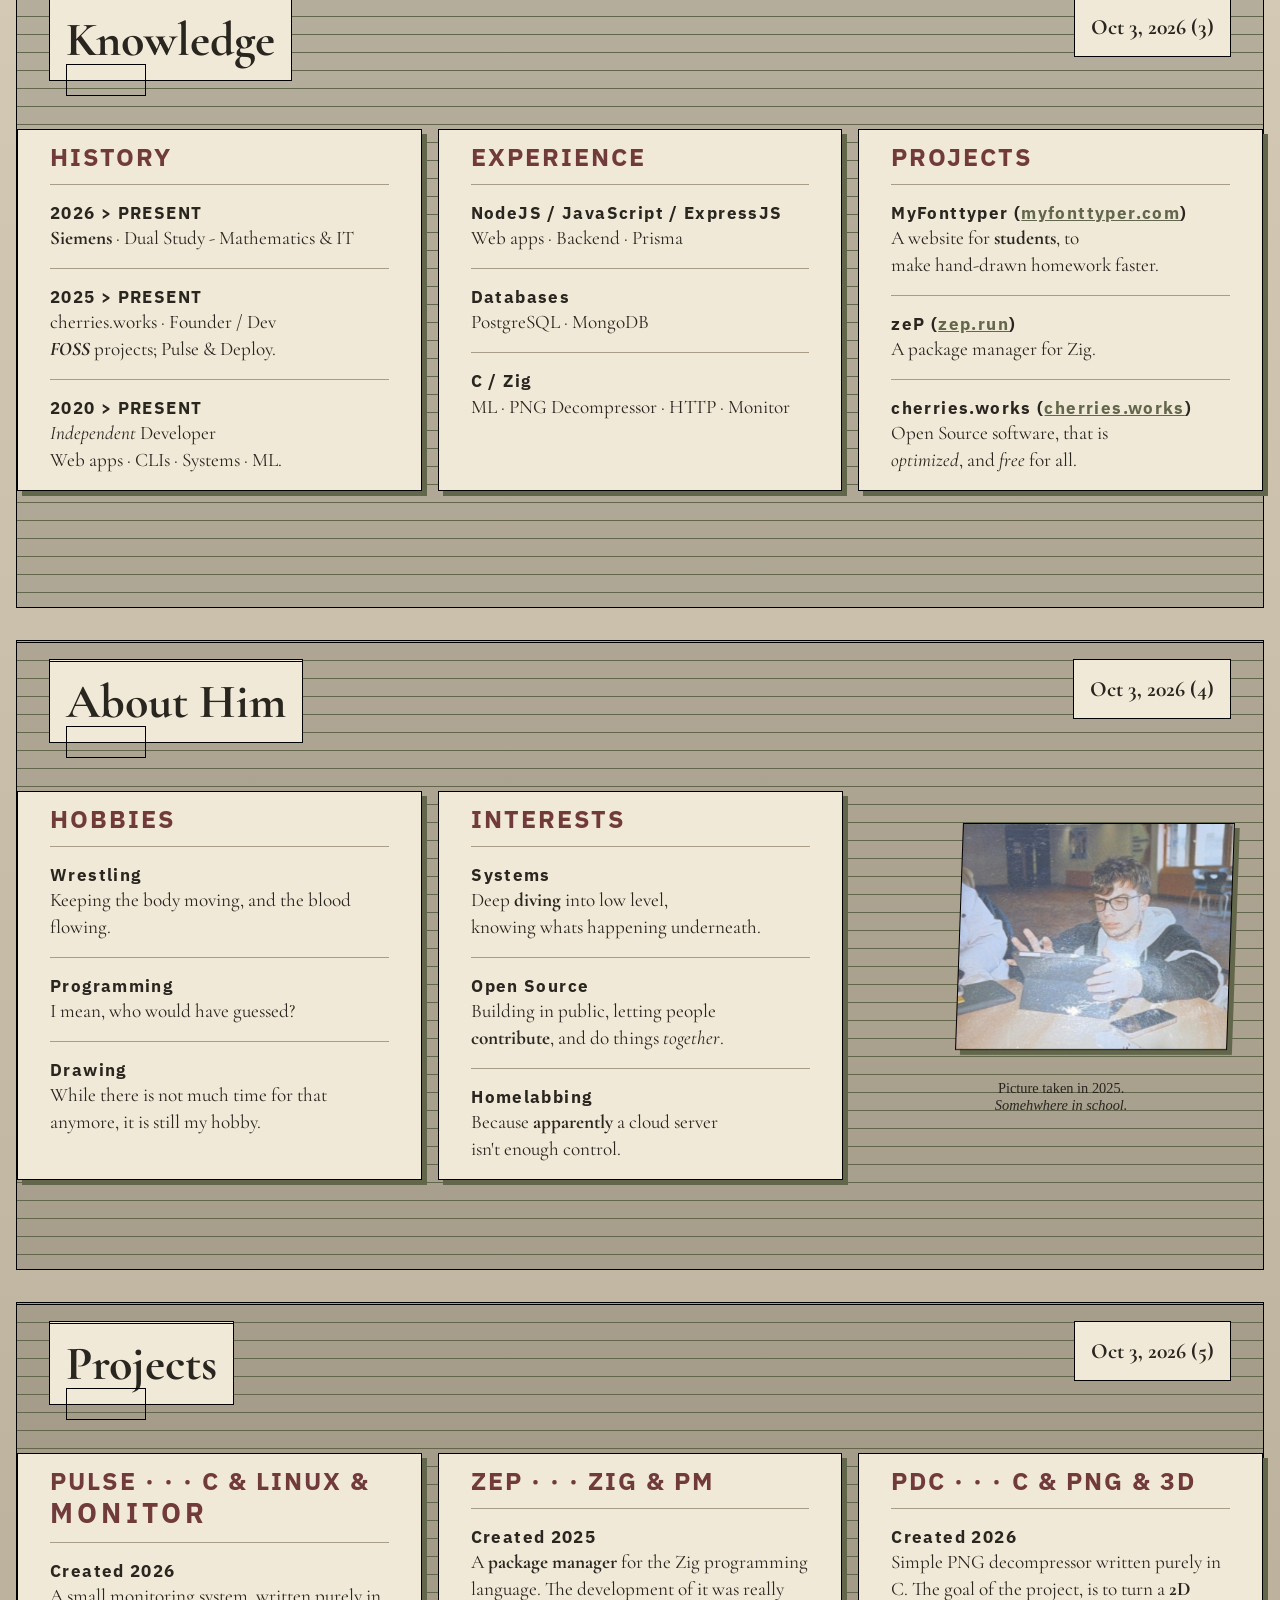
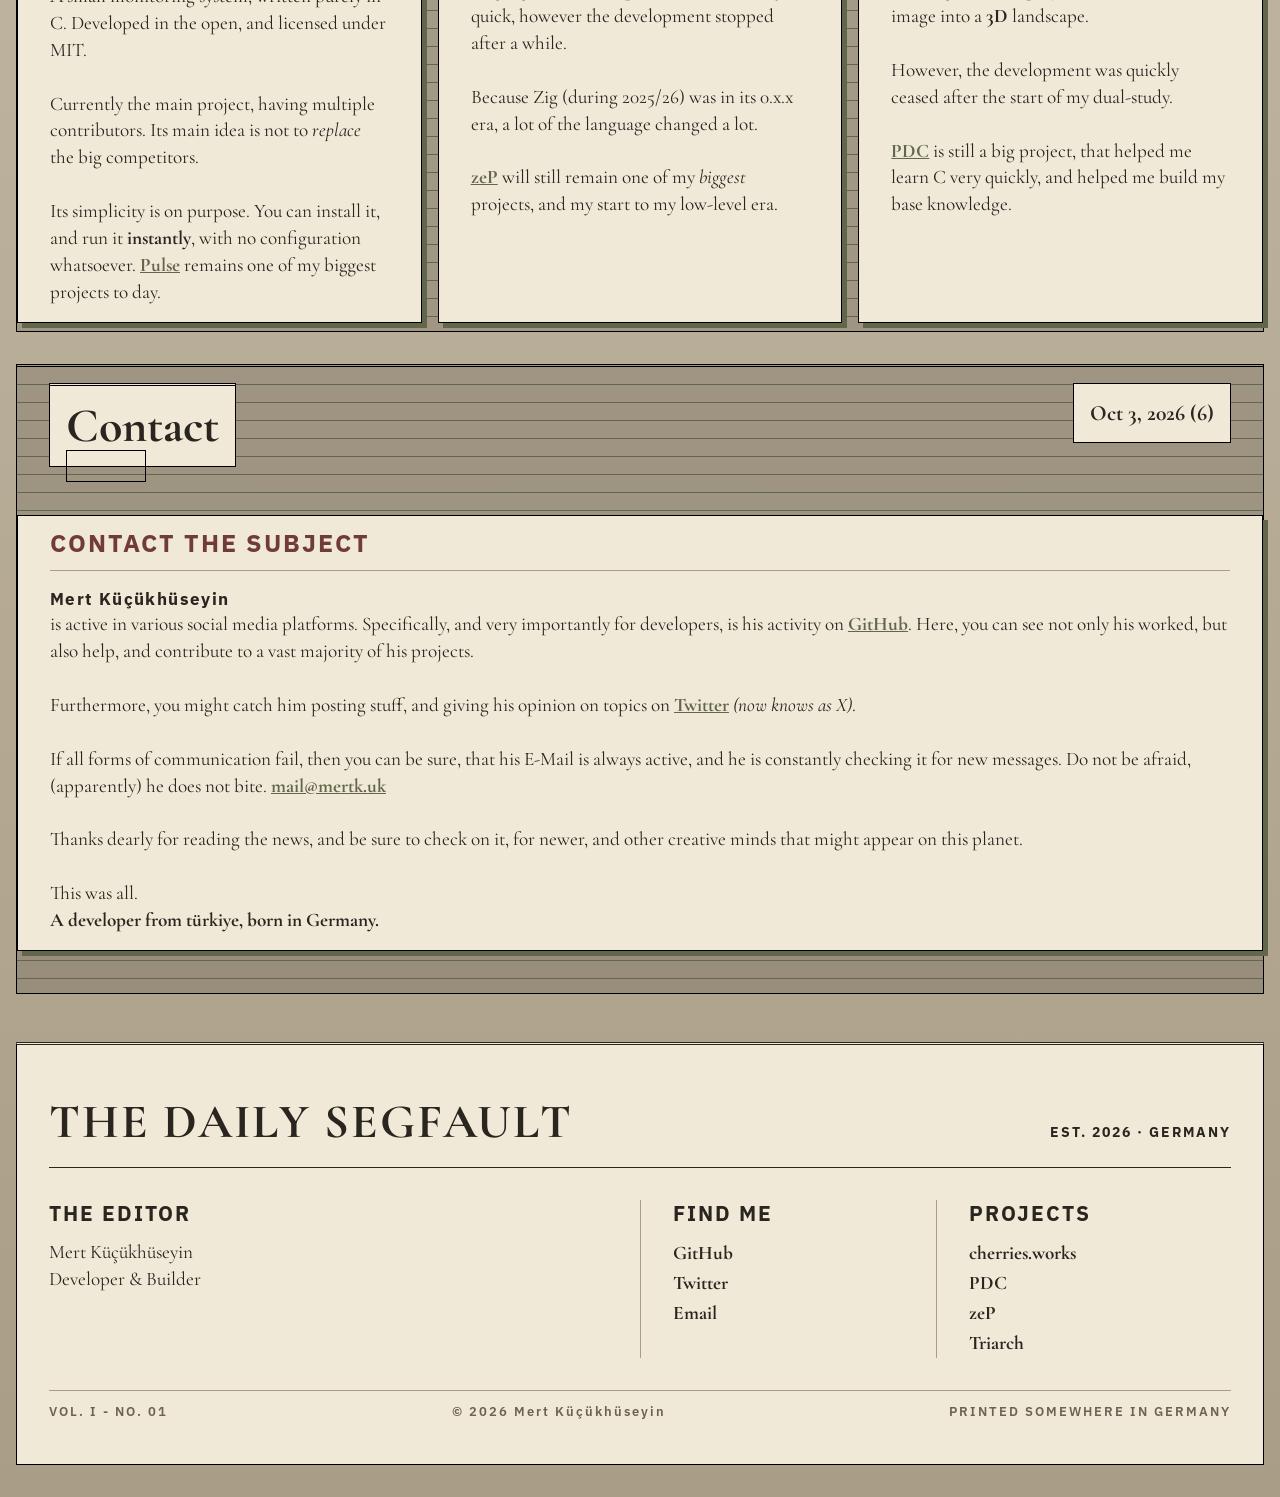
==== commit f56113b1: "New floating description." ====
--- a/new/index.html
+++ b/new/index.html
@@ -67,8 +67,16 @@
                 <br>
                 <b>Master</b> of some.
             </p>
+            <p class="floating_description_5">
+                He <i>builds</i> his own stuff from the <b>ground up</b>.
+                If there is something, <b>ANYTHING</b>, he creates it <b>himself</b>.
+                <b>5</b> projects, <b>10+</b> stars², <b>1.000+</b> commits this year.
+                <br>
+                <br>
+                Who is <i>he</i>?
+            </p>
             <p class="bottom_description">
-                ¹ Free-Open-Source-Software
+                ¹ Free-Open-Source-Software, ² GitHub Metric, similar to a "Like"
             </p>
         </div>
     </div>
--- a/new/styles/footer.css
+++ b/new/styles/footer.css
@@ -97,8 +97,9 @@
 
 @media (max-width: 700px) {
     footer {
-        width: calc(100% - 2rem);
-        margin-top: 5rem;
+        width: calc(100% - 1rem);
+        margin-top: 2rem;
+        margin-bottom: 1rem;
     }
 
     .footer_header {
--- a/new/styles/index.css
+++ b/new/styles/index.css
@@ -3,33 +3,45 @@
 :root {
     --bg: #E8DFCC;
     --surface: #F1E9D8;
-
     --text: #29251F;
     --muted: #6B6255;
-
     --border: #A99D87;
-
     --accent: #713B3B;
     --accent-hover: #552C2C;
-
     --olive: #62664A;
 }
 
+*,
+*::before,
+*::after {
+    box-sizing: border-box;
+}
+
 body {
-    position: relative;
-    background: linear-gradient(0deg, var(--border), var(--bg));
+    margin: 0;
+
+    background:
+        linear-gradient(
+            0deg,
+            var(--border),
+            var(--bg)
+        );
+
     background-color: var(--bg);
+
+    color: var(--text);
 }
 
 a {
     color: var(--olive);
-    font-weight: bolder;
-}
+    font-weight: 700;
+}
+
 
 .hero {
     position: relative;
     width: 100%;
-    height: calc(100dvh - 1rem);
+    min-height: 100svh;
     padding: 1rem;
     box-sizing: border-box;
 }
@@ -37,14 +49,12 @@
 .main {
     position: relative;
     display: flex;
-    flex-direction: column;
     align-items: center;
     justify-content: center;
+    width: 100%;
+    min-height: calc(100svh - 2rem);
     border: 1px solid var(--text);
-    width: 100%;
-    height: 100%;
     border-top: 3px double black;
-
     background:
         repeating-linear-gradient(
             to bottom,
@@ -54,196 +64,430 @@
             #00000023 101px
         ),
         #00000023;
-}
-
+    
+    display: flex;
+    flex-direction: column;
+    justify-content: start;
+    align-items: center;
+}
+
+
+/* =========================================================
+   FLOATING DESCRIPTIONS
+   ========================================================= */
+
+.floating_description_1,
+.floating_description_2,
+.floating_description_3,
+.floating_description_4,
+.floating_description_5 {
+    position: absolute;
+
+    font-family: "Cormorant Garamond", serif;
+
+    line-height: 1.25;
+}
+
+
+/* Top / left */
 .floating_description_1 {
-    position: absolute;
-    width: 250px;
-    left: 10rem;
-    bottom: 10rem;
-    font-size: 1.5rem;
-    font-family: Cormorant Garamond;
+    width: min(250px, 20vw);
+
+    left: clamp(2rem, 10vw, 10rem);
+    bottom: clamp(4rem, 10vw, 10rem);
+
+    padding: 1rem;
+
     border: 1px solid var(--text);
+
+    font-size: clamp(1rem, 1.5vw, 1.5rem);
+}
+
+
+/* Top / right */
+.floating_description_2 {
+    width: min(300px, 24vw);
+
+    right: clamp(2rem, 6vw, 6rem);
+    top: clamp(5rem, 9vw, 9rem);
+
     padding: 1rem;
-}
+
+    border: 1px solid var(--muted);
+
+    color: var(--text);
+
+    font-size: clamp(1rem, 1.4vw, 1.4rem);
+}
+
+
+/* Middle / left */
+.floating_description_3 {
+    width: min(275px, 22vw);
+
+    left: clamp(2rem, 4vw, 4rem);
+    bottom: 70%;
+
+    color: var(--bg);
+
+    font-size: clamp(1rem, 1.5vw, 1.5rem);
+}
+
+
+/* Bottom / right */
+.floating_description_4 {
+    width: min(300px, 24vw);
+
+    right: clamp(2rem, 4vw, 4rem);
+    bottom: 10%;
+
+    color: var(--text);
+
+    font-size: clamp(1rem, 1.5vw, 1.5rem);
+}
+
+
+/* Middle / right */
+.floating_description_5 {
+    width: min(300px, 24vw);
+    height: fit-content;
+    padding: 1rem;
+
+    right: 15vw;
+    bottom: 50%;
+    top: 40%;
+
+    color: var(--text);
+
+    font-size: clamp(1rem, 1.5vw, 1.5rem);
+    border: 1px solid var(--accent);
+}
+
+
+/* =========================================================
+   FLOATING DECORATION
+   ========================================================= */
 
 .floating_description_1::before {
-    position: absolute;
-    content: "";
-    background-color: var(--border);
-    padding: 1rem;
+    content: "";
+
+    position: absolute;
+
     width: 9rem;
+    height: 2rem;
+
     top: 1.3rem;
     left: -3rem;
+
+    background-color: var(--border);
+
     z-index: -1;
 }
 
 .floating_description_1::after {
-    position: absolute;
-    content: "";
-    background-color: var(--olive);
-    padding: 1rem;
+    content: "";
+
+    position: absolute;
+
     width: 6rem;
     height: 3rem;
+
+    right: -3rem;
     bottom: -4rem;
-    right: -3rem;
-    z-index: -1;
-}
-
-.floating_description_2 {
-    position: absolute;
-    width: 300px;
-    right: 6rem;
-    top: 9rem;
-    font-size: 1.4rem;
-    color: var(--text);
-    font-family: Cormorant Garamond;
-    border: 1px solid var(--muted);
-    padding: 1rem;
-}
+
+    background-color: var(--olive);
+
+    z-index: -1;
+}
+
 
 .floating_description_2::before {
-    position: absolute;
-    content: "";
+    content: "";
+
+    position: absolute;
+
+    width: 13rem;
+    height: 2rem;
+
+    right: 3rem;
+    bottom: 1.3rem;
+
     background-color: var(--surface);
-    padding: 1rem;
-    width: 13rem;
-    bottom: 1.3rem;
-    right: 3rem;
+
     z-index: -1;
 }
 
 .floating_description_2::after {
-    position: absolute;
-    content: "";
-    background-color: var(--border);
-    padding: 1rem;
+    content: "";
+
+    position: absolute;
+
     width: 3rem;
+    height: 2rem;
+
     top: 1.3rem;
     right: -2rem;
-    z-index: -1;
-}
-
-.floating_description_3 {
-    position: absolute;
-    width: 275px;
-    left: 4rem;
-    bottom: 70%;
-    font-size: 1.5rem;
-    color: var(--bg);
-    font-family: Cormorant Garamond;
-}
+
+    background-color: var(--border);
+
+    z-index: -1;
+}
+
 
 .floating_description_3::before {
-    position: absolute;
-    content: "";
+    content: "";
+
+    position: absolute;
+
+    width: 13rem;
+    height: 6rem;
+
+    left: -2rem;
+    bottom: 0;
+
     background-color: var(--accent-hover);
-    padding: 3rem;
+
+    z-index: -1;
+}
+
+
+.floating_description_4::before {
+    content: "";
+
+    position: absolute;
+
     width: 5rem;
+    height: 4rem;
+
+    left: -2rem;
     bottom: 0;
-    font-size: 1.5rem;
-    left: -2rem;
-    z-index: -1;
-}
-
-.floating_description_4 {
-    position: absolute;
-    width: 300px;
-    right: 4rem;
-    bottom: 10%;
-    font-size: 1.5rem;
-    color: var(--text);
-    font-family: Cormorant Garamond;
-}
-
-.floating_description_4::before {
-    position: absolute;
-    content: "";
+
     background-color: var(--surface);
-    padding: 2rem;
-    width: 5rem;
-    bottom: 0;
-    left: -2rem;
+
     z-index: -1;
 }
 
 .floating_description_4::after {
-    position: absolute;
-    content: "";
-    background-color: var(--accent);
-    padding: 2rem;
-    width: 1rem;
+    content: "";
+
+    position: absolute;
+
+    width: 4rem;
+    height: 6rem;
+
     top: 0;
     right: 4rem;
-    z-index: -1;
-}
+
+    background-color: var(--accent);
+
+    z-index: -1;
+}
+
+.floating_description_5::before {
+    content: "";
+
+    position: absolute;
+
+    width: 5rem;
+    height: 110%;
+
+    top: -2rem;
+    left: -2rem;
+
+    background-color: var(--surface);
+
+    z-index: -1;
+}
+
+.floating_description_5::after {
+    content: "";
+
+    position: absolute;
+
+    width: 10rem;
+    height: 2rem;
+
+    top: -1rem;
+    right: 2rem;
+
+    background-color: var(--accent);
+
+    z-index: -1;
+}
+
 
 .image_wrapper {
     position: relative;
-    height: min-content;
-    width: min-content;
+
+    width: min(500px, 45vw);
+
+    flex-shrink: 0;
+    z-index: -1;
 }
 
 .image_wrapper img {
-    width: 500px;
+    display: block;
+
+    width: 100%;
+    height: auto;
+
     border: 1px solid black;
+
     transform: skew(-2deg);
+
     box-shadow: 5px 5px 0 var(--olive);
 }
 
 .image_wrapper .taken {
     position: absolute;
+
     bottom: -3rem;
+    left: 0;
+
     color: var(--text);
+
+    font-size: clamp(0.75rem, 1vw, 1rem);
 }
 
 .image_wrapper .name {
     position: absolute;
+
+    right: -2rem;
     bottom: -2rem;
-    right: -2rem;
+
+    padding: 5px;
+
+    border: 1px solid black;
+
     background-color: var(--border);
+
     transform: skew(-2deg);
-    padding: 5px;
-    font-size: 1.5rem;
-    border: 1px solid black;
+
+    font-size: clamp(1rem, 1.5vw, 1.5rem);
 }
 
 .image_wrapper .age {
     position: absolute;
+
     top: -2rem;
     left: -1rem;
+
+    padding: 5px;
+
+    border: 1px solid black;
+
     background-color: var(--border);
+
     transform: skew(-2deg);
-    padding: 5px;
-    font-size: 1.5rem;
-    border: 1px solid black;
-}
+
+    font-size: clamp(1rem, 1.5vw, 1.5rem);
+}
+
 
 .bottom_description {
     position: absolute;
+
     bottom: 0;
     left: 0;
-    font-size: .7rem;
+
     margin: 1rem;
+
+    font-size: 0.7rem;
+}
+
+
+@media (max-width: 900px) {
+    .floating_description_1 {
+        left: 2rem;
+    }
+
+    .floating_description_2 {
+        right: 2rem;
+    }
+
+    .floating_description_3 {
+        left: 2rem;
+    }
+
+    .floating_description_4 {
+        right: 2rem;
+    }
+
+    .floating_description_5 {
+        display: none;
+    }
+
+    .image_wrapper {
+        width: min(500px, 70vw);
+    }
 }
 
 
 @media (max-width: 600px) {
+    .hero {
+        min-height: fit-content;
+        padding: 0.5rem;
+    }
+
+    .main {
+        min-height: 70svh;
+        height: 70svh;
+    }
+
     .floating_description_1,
     .floating_description_2,
     .floating_description_3,
-    .floating_description_4,
     .bottom_description {
         display: none;
     }
 
-    .image_wrapper img {
-        width: 200px;
-    }
-
+    /* Keep #4 as your mobile floating caption */
     .floating_description_4 {
         display: block;
-        right: 0;
-        left: 0;
+
+        width: auto;
+
+        left: 1rem;
+        right: 1rem;
+
+        bottom: 1.5rem;
+
+        font-size: 3rem;
+    }
+
+    .image_wrapper {
+        width: min(70vw, 300px);
+    }
+
+    .image_wrapper .taken {
+        bottom: -2rem;
+    }
+
+    .image_wrapper .name {
+        right: -1rem;
+        bottom: -1.5rem;
+
+        font-size: 1rem;
+    }
+
+    .image_wrapper .age {
+        top: -1.5rem;
+        left: -0.5rem;
+
+        font-size: 1rem;
+    }
+}
+
+
+/* Very small phones */
+@media (max-width: 380px) {
+
+    .image_wrapper {
+        width: 65vw;
+    }
+
+    .image_wrapper .name,
+    .image_wrapper .age {
+        font-size: 0.85rem;
     }
 }
--- a/new/styles/index.animation.css
+++ b/new/styles/index.animation.css
@@ -128,4 +128,12 @@
 
 .floating_description_4::after {
     animation: growVertical 0.5s ease-in-out 1.6s both;
+}
+
+.floating_description_5::before {
+    animation: growVertical 0.5s ease-in-out 1.5s both;
+}
+
+.floating_description_5::after {
+    animation: growVertical 0.5s ease-in-out 1.6s both;
 }
--- a/new/styles/index.newspaper.css
+++ b/new/styles/index.newspaper.css
@@ -1,102 +1,135 @@
 .newspaper_container {
-    position: relative;
     display: flex;
     flex-direction: row;
     justify-content: space-between;
-    margin: 0 3rem;
     gap: 1rem;
-    height: fit-content;
-}
+
+    width: 100%;
+    margin: 0 auto;
+
+    box-sizing: border-box;
+}
+
 
 .newspaper_wrapper {
-    position: absolute;
-    width: calc(100% - 4rem);
-    top: 0;
-    left: 0;
     display: flex;
     flex-direction: row;
+    align-items: flex-start;
     gap: 1rem;
-    margin: 2rem;
-    margin-top: 1rem;
+
+    width: calc(100% - 4rem);
+    margin: 1rem 2rem 3rem;
+
+    box-sizing: border-box;
 }
 
 .newspaper_wrapper h1 {
     position: relative;
-    font-family: Cormorant Garamond;
+
+    margin: 0;
+
     padding: 1rem;
-    border: 1px solid black;
-    font-size: 3rem;
+
+    border: 1px solid black;
     border-top: 3px double black;
+
     background-color: var(--surface);
+
+    font-family: "Cormorant Garamond", serif;
+    font-size: clamp(2rem, 4vw, 3rem);
+
+    line-height: 1;
 }
 
 .newspaper_wrapper .newspaper_description {
-    font-size: 1.6rem;
+    font-size: clamp(1.1rem, 2vw, 1.6rem);
 }
 
 .newspaper_wrapper p {
-    position: absolute;
-    font-size: 1.4rem;
-    font-family: Cormorant Garamond;
-    right: 0;
+    position: relative;
+
+    margin: 0 0 0 auto;
     padding: 1rem;
-    border: 1px solid black;
+
+    border: 1px solid black;
+
+    background-color: var(--surface);
+
+    font-family: "Cormorant Garamond", serif;
+    font-size: clamp(1rem, 1.7vw, 1.4rem);
     font-weight: bold;
-    background-color: var(--surface);
-}
+}
+
 
 .newspaper_wrapper h1::after {
     content: "";
+
     position: absolute;
+
     bottom: -1rem;
-    padding: 1rem;
+    left: 1rem;
+
     width: 5rem;
     height: 2rem;
-    border: 1px solid black;
-}
+
+    border: 1px solid black;
+
+    pointer-events: none;
+}
+
 
 .newspaper_cards {
-    position: relative;
     display: flex;
-    border: 1px solid black;
-    padding: 0 2rem;
+    flex-direction: column;
+
+    width: 100%;
+    max-width: 100%;
+
+    padding: 0.75rem 2rem 0;
+
+    box-sizing: border-box;
+
+    border: 1px solid black;
+
     background-color: var(--surface);
+
     box-shadow: 5px 5px 0 var(--olive);
-    flex-direction: column;
-    width: 90%;
-    height: 100%;
-    padding-top: 0.75rem;
+
     font-family: "Cormorant Garamond", serif;
     color: var(--text);
 }
 
 .newspaper_cards .title {
-    position: relative;
     display: block;
-    height: 1rem !important;
+    margin: 0 0 0.75rem;
+    padding: 0;
     border-top: 0;
-    margin-bottom: 0.75rem;
     font-family: "IBM Plex Sans", sans-serif;
-    font-size: 1.75rem !important;
+    font-size: clamp(1.25rem, 2.5vw, 1.75rem);
     font-weight: 700;
     letter-spacing: 0.15em;
+    line-height: 1.2;
     text-transform: uppercase;
+    color: var(--accent);
 }
 
 .newspaper_cards p {
-    position: relative;
+    width: 100%;
+
     margin: 0;
-    height: fit-content;
-    width: 100%;
     padding: 1rem 0;
-    font-size: 1.4rem;
-    line-height: 1.25;
+
+    box-sizing: border-box;
+
     border-top: 1px solid var(--border);
-}
-
-.newspaper_cards p::first-line {
+
+    font-size: clamp(1rem, 1.5vw, 1.4rem);
+    line-height: 1.4;
+}
+
+.newspaper_cards p:first-line {
     font-family: "IBM Plex Sans", sans-serif;
-    font-size: 1.0rem;
+    font-size: 0.9em;
     font-weight: 700;
     letter-spacing: 0.08em;
 }
@@ -105,46 +138,78 @@
     padding-top: 1rem;
 }
 
-.newspaper_cards p br + * {
-    color: var(--muted);
-}
-
 .newspaper_project p {
-    height: auto !important;
-}
+    height: auto;
+}
+
+@media (max-width: 800px) {
+    .newspaper_container {
+        flex-direction: column;
+        margin: 0;
+        padding: 1rem;
+
+        box-sizing: border-box;
+    }
+
+    .newspaper_wrapper {
+        margin: 1rem 0 0;
+    }
+
+    .newspaper_cards {
+        padding-left: 1.5rem;
+        padding-right: 1.5rem;
+    }
+}
+
 
 @media (max-width: 600px) {
-    .newspaper_date {
+    .newspaper_date,
+    .newspaper_description {
         display: none;
     }
+
     .newspaper_title::after {
         display: none;
     }
 
     .newspaper_wrapper {
-        margin: 5px;
-    }
-
-    .newspaper_container {
         flex-direction: column;
-        margin: 0 !important;
-        padding: 1rem;
+
+        margin: 0;
+        gap: 0.75rem;
+        padding-bottom: 1rem;
+    }
+
+    .newspaper_wrapper h1 {
+        width: 100%;
+
         box-sizing: border-box;
-    }
-
-    .newspaper_container > div p {
-        height: auto !important;
+
+        font-size: clamp(1.8rem, 9vw, 2.5rem);
+    }
+
+    .newspaper_wrapper p {
+        width: 100%;
+        margin: 0;
+
+        box-sizing: border-box;
+    }
+
+    .newspaper_container > * div p {
+        height: auto;
     }
 
     .newspaper_me_wrapper {
         display: none;
     }
 
-    .newspaper_description {
-        display: none;
-    }
-
     .newspaper_cards {
-        width: auto;
+        width: 100%;
+
+        padding: 0.75rem 1rem 0;
+    }
+
+    .newspaper_cards p {
+        font-size: 1rem;
     }
 }
--- a/new/styles/index.newspaper.section.css
+++ b/new/styles/index.newspaper.section.css
@@ -1,73 +1,125 @@
 .newspaper_sections {
     display: grid;
-    grid-template-columns: repeat(2, 1fr);
-    grid-auto-rows: 1fr;
-    height: 100%;
+    grid-template-columns: repeat(2, minmax(0, 1fr));
+
     margin-top: 3rem;
+
     border-top: 1px solid rgba(30, 25, 20, 0.35);
 }
 
 .newspaper_section {
     display: grid;
-    grid-template-columns: 55px 1fr;
-    height: 100%;
-    padding: 2rem 1.5rem;
-    border-top: 1px solid rgba(30, 25, 20, 0.25);
+    grid-template-columns: 55px minmax(0, 1fr);
+
+    padding: 1.5rem;
+
+    min-width: 0;
+    box-sizing: border-box;
+
     border-bottom: 1px solid rgba(30, 25, 20, 0.25);
+
     background-color: var(--muted);
-    padding: 1rem;
-    box-sizing: border-box;
 }
 
+/* Left column */
 .newspaper_section:nth-child(odd) {
     border-right: 1px solid rgba(30, 25, 20, 0.25);
-    padding-right: 2rem;
 }
 
+/* Right column */
 .newspaper_section:nth-child(even) {
     padding-left: 2rem;
 }
 
+/* Section number */
 .newspaper_section_number {
     font-family: inherit;
     font-size: 1rem;
     font-weight: bold;
+
     writing-mode: vertical-rl;
     transform: rotate(180deg);
+
     opacity: 0.55;
 }
 
+/* Content */
 .newspaper_section_content {
     display: flex;
     flex-direction: column;
+
+    min-width: 0;
     min-height: 150px;
 }
 
 .newspaper_section_content .title {
     margin: 0 0 0.8rem;
+
     font-weight: bold;
     letter-spacing: 0.08em;
-    font-size: 1.5rem;
+
+    font-size: clamp(1.15rem, 1.5vw, 1.5rem);
 }
 
 .newspaper_section_content p {
     margin: 0 0 1rem;
+
     line-height: 1.5;
-    font-size: 1.1rem;
+
+    font-size: clamp(0.95rem, 1.1vw, 1.1rem);
 }
 
 .newspaper_section_page {
     margin-top: auto !important;
 
-    font-size: 1.2rem;
+    font-size: clamp(0.95rem, 1.2vw, 1.2rem);
     letter-spacing: 3px;
 
     opacity: 0.55;
 }
 
+
+/* Tablet */
+@media (max-width: 800px) {
+    .newspaper_sections {
+        grid-template-columns: 1fr;
+    }
+
+    .newspaper_section {
+        padding: 1.5rem;
+    }
+
+    .newspaper_section:nth-child(odd) {
+        border-right: none;
+    }
+
+    .newspaper_section:nth-child(even) {
+        padding-left: 1.5rem;
+    }
+}
+
+
+/* Mobile */
 @media (max-width: 600px) {
     .newspaper_sections {
-        display: flex;
-        flex-direction: column;
+        margin-top: 2rem;
+    }
+
+    .newspaper_section {
+        grid-template-columns: 35px minmax(0, 1fr);
+
+        padding: 1rem;
+    }
+
+    .newspaper_section:nth-child(even) {
+        padding-left: 1rem;
+    }
+
+    .newspaper_section_number {
+        font-size: 0.85rem;
+    }
+
+    .newspaper_section_content {
+        min-height: 120px;
     }
 }
--- a/new/styles/index.pages.css
+++ b/new/styles/index.pages.css
@@ -1,16 +1,26 @@
 .pages {
-    position: relative;
     display: flex;
     flex-direction: column;
     gap: 2rem;
+
+    width: 100%;
     padding: 1rem;
-    width: calc(100% - 2rem);
+
+    box-sizing: border-box;
 }
 
 .pages > div {
-    position: relative;
+    display: flex;
+    flex-direction: column;
+
+    width: 100%;
+    min-height: 70dvh;
+
+    box-sizing: border-box;
+
     border: 1px solid black;
-    
+    border-top: 3px double black;
+
     background:
         repeating-linear-gradient(
             to bottom,
@@ -20,68 +30,121 @@
             var(--olive) 18px
         ),
         #00000023;
-    
-    width: 100%;
-    height: fit-content;
-    min-height: 70dvh;
-    aspect-ratio: 2/1;
-    border-top: 3px double black;
+}
 
+/* Text/content column */
+.pages > div .newspaper_data {
     display: flex;
     flex-direction: column;
+
+    width: min(70%, 900px);
+
+    margin: 2rem;
+    box-sizing: border-box;
 }
 
-.pages > div > .newspaper_wrapper {
-    position: relative;
+.pages > div .newspaper_data > p {
+    margin: 5px 0;
 }
 
-.pages > div > .newspaper_data {
-    position: relative;
+/* About/me section */
+.pages > div .newspaper_me_wrapper {
     display: flex;
     flex-direction: column;
-    width: 70%;
-    margin: 2rem;
+    align-items: flex-end;
+
+    width: 100%;
+    padding: 2rem;
+
+    box-sizing: border-box;
 }
 
-.pages > div > .newspaper_data > p {
-    margin: 5px;
-}
+/* The actual "me" newspaper */
+.pages > div .newspaper_me {
+    display: flex;
 
-.pages > div .newspaper_me_wrapper {
-    position: relative;
-    display: flex;
-    flex-direction: column;
-    justify-content: start;
-    align-items: end;
-    width: 100%;
-    height: 100%;
-}
+    width: min(80%, 700px);
 
-.pages > div .newspaper_me {
-    position: relative;
-    display: flex;
-    width: 80%;
+    box-sizing: border-box;
+
     border: 1px solid black;
+
     transform: skew(-2deg);
+
     box-shadow: 5px 5px 0 var(--olive);
 }
 
 .pages > div .newspaper_me_info {
-    position: relative;
     display: flex;
     flex-direction: column;
     align-items: center;
     justify-content: center;
+
     width: 100%;
-    font-size: 1rem;
+
+    padding: 1rem;
+    box-sizing: border-box;
+
+    font-size: clamp(0.9rem, 1vw, 1rem);
 }
 
+
+/* Tablet */
+@media (max-width: 900px) {
+    .pages {
+        gap: 1.5rem;
+        padding: 0.75rem;
+    }
+
+    .pages > div {
+        min-height: auto;
+    }
+
+    .pages > div .newspaper_data {
+        width: calc(100% - 3rem);
+        margin: 1.5rem;
+    }
+
+    .pages > div .newspaper_me_wrapper {
+        padding: 1.5rem;
+    }
+
+    .pages > div .newspaper_me {
+        width: 90%;
+    }
+}
+
+
+/* Mobile */
 @media (max-width: 600px) {
+    .pages {
+        gap: 1rem;
+        padding: 0.5rem;
+    }
+
     .pages > div {
-        aspect-ratio: auto;
+        min-height: auto;
+    }
+
+    .pages > div .newspaper_data {
+        width: 100%;
+        margin: 1rem 0;
+    }
+
+    .pages > div .newspaper_me_wrapper {
+        align-items: stretch;
+        padding: 1rem;
     }
 
     .pages > div .newspaper_me {
         width: 100%;
+
+        transform: none;
+        box-shadow: 3px 3px 0 var(--olive);
+    }
+
+    .pages > div .newspaper_me_info {
+        padding: 0.75rem;
+        font-size: 0.9rem;
     }
 }
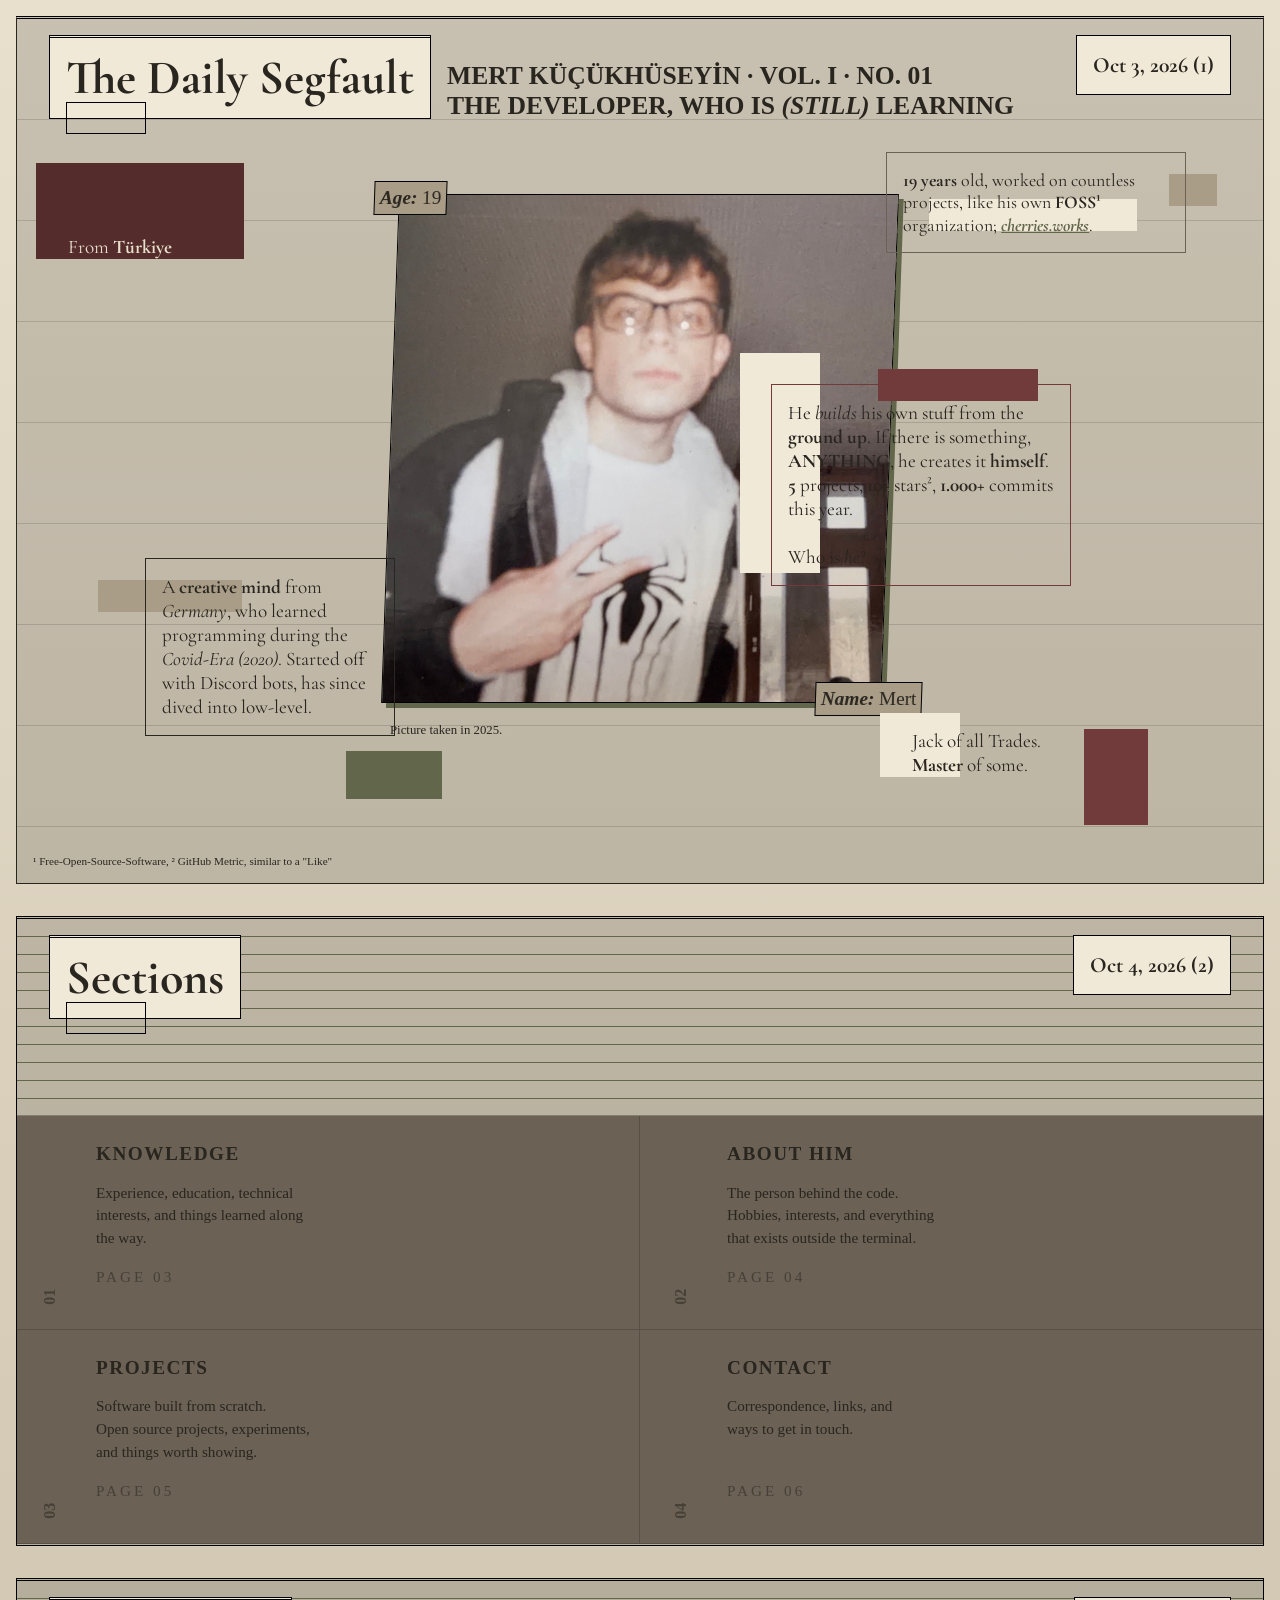
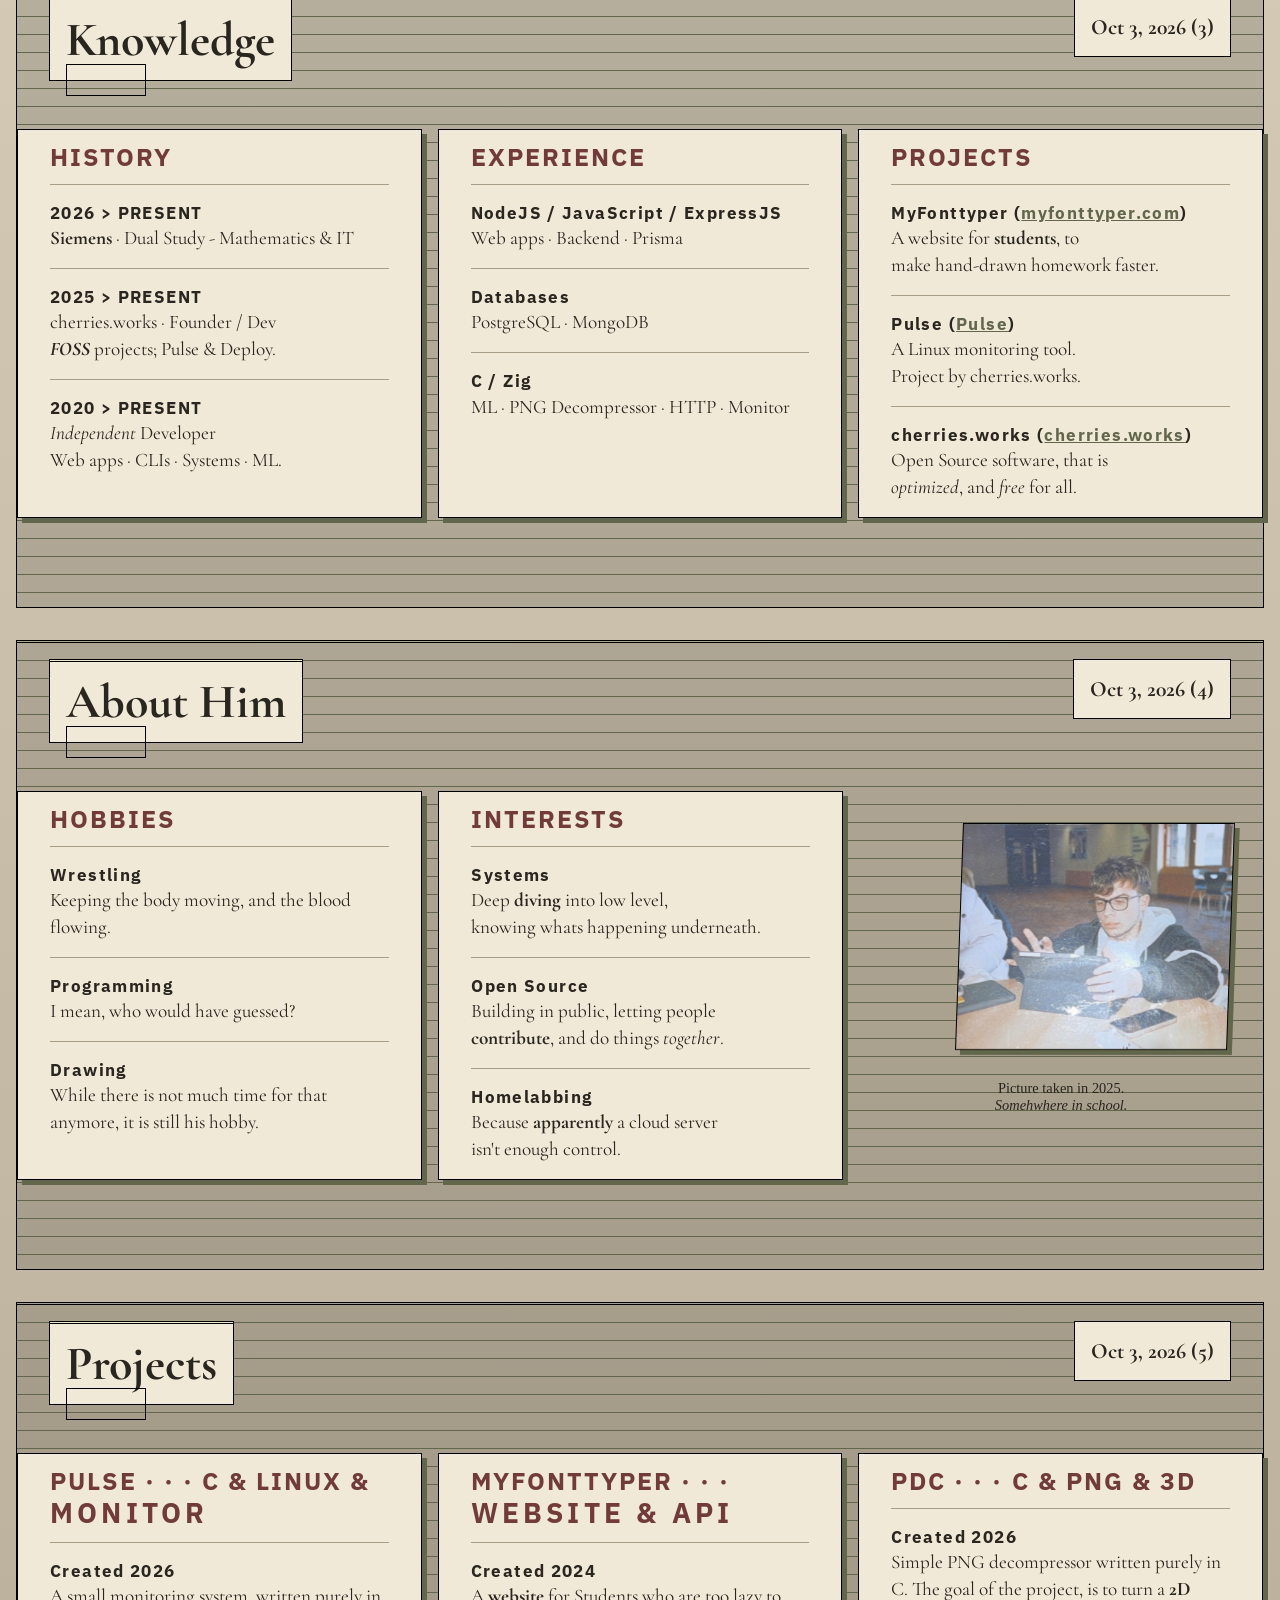
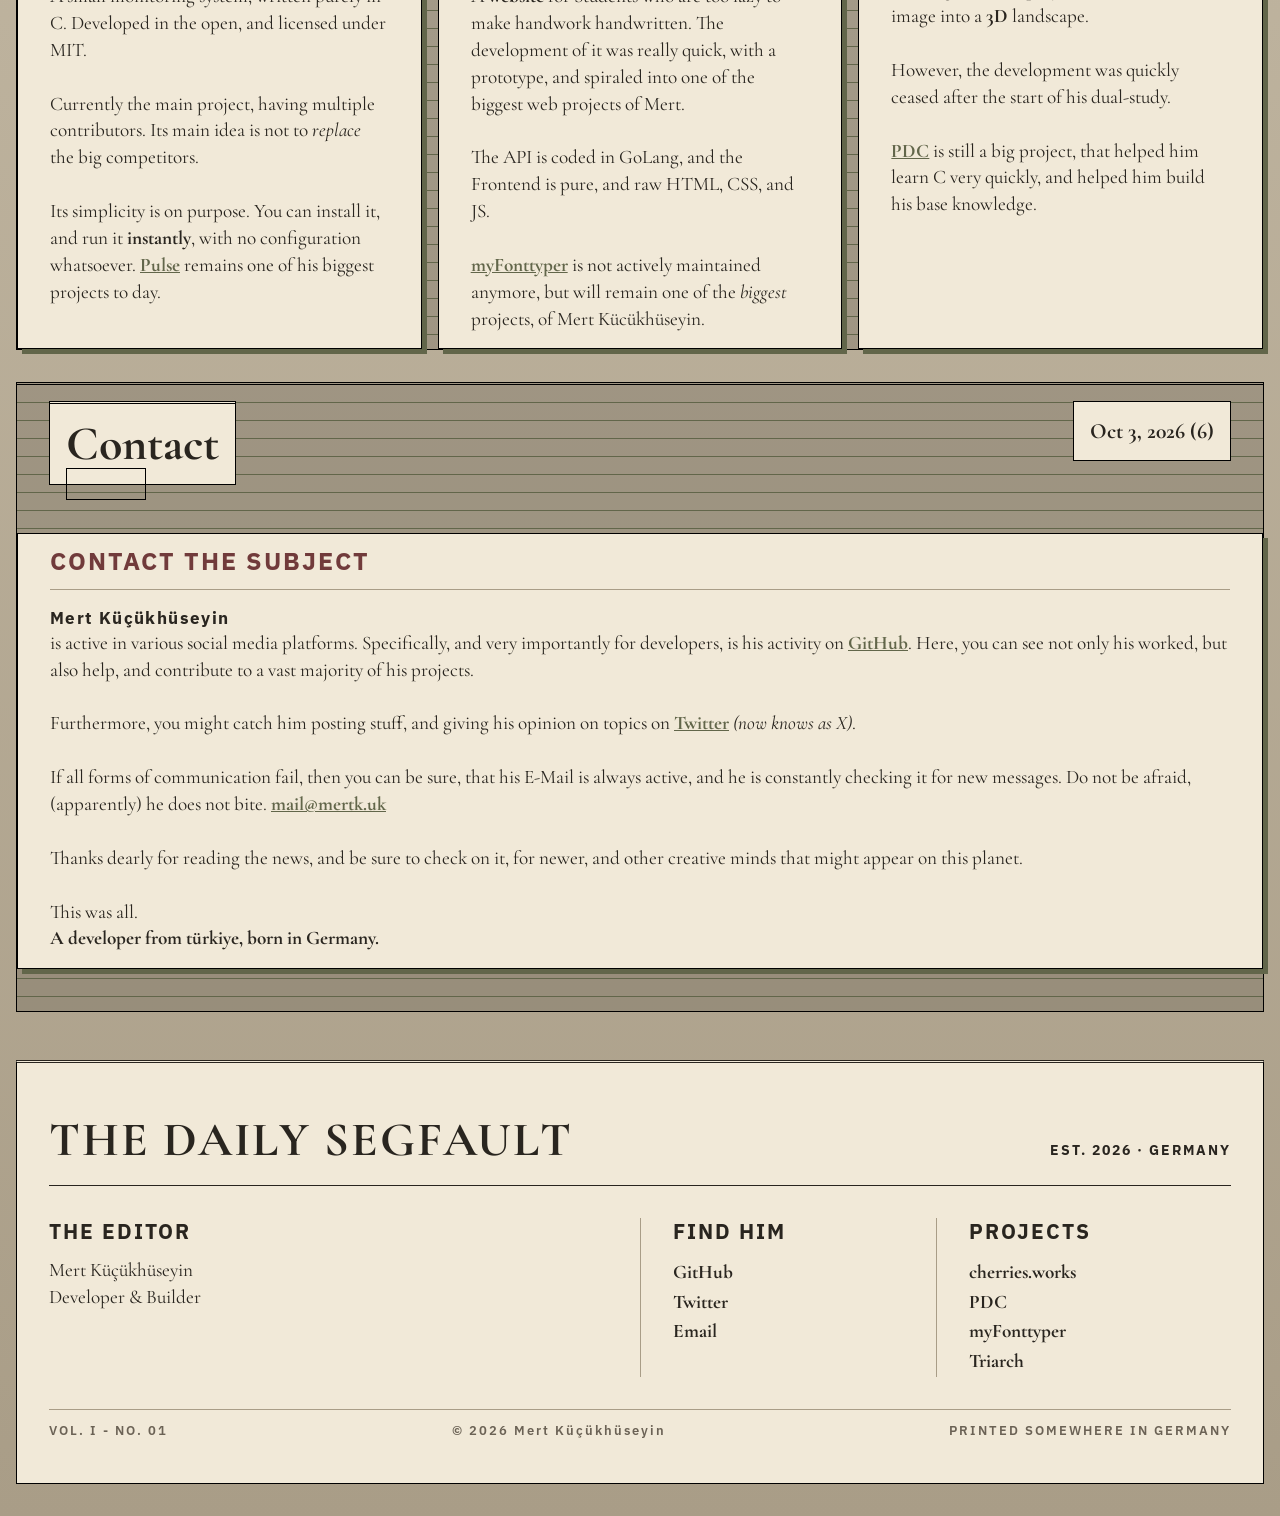
==== commit df5e7395: "Upated the index.html with up-to-date projects." ====
--- a/new/index.html
+++ b/new/index.html
@@ -237,9 +237,11 @@
                         make hand-drawn homework faster.
                     </p>
                     <p>
-                        zeP (<a target="_blank" href="https://zep.run">zep.run</a>)
-                        <br>
-                        A package manager for Zig.
+                        Pulse (<a target="_blank" href="https://github.com/cherries-works/pulse">Pulse</a>)
+                        <br>
+                        A Linux monitoring tool.
+                        <br>
+                        Project by cherries.works.
                     </p>
                     <p>
                         cherries.works (<a target="_blank" href="https://cherries.works">cherries.works</a>)
@@ -280,7 +282,7 @@
                         <br>
                         While there is not much time for that
                         <br>
-                        anymore, it is still my hobby.
+                        anymore, it is still his hobby.
                     </p>
                 </div>
                 <div class="newspaper_cards">
@@ -348,28 +350,29 @@
                         Its simplicity is on purpose. You can install
                         it, and run it <b>instantly</b>, with no configuration
                         whatsoever. <a href="https://github.com/cherries-works/pulse">Pulse</a> remains
-                        one of my biggest projects to day.
-                    </p>
-                </div>
-                <div class="newspaper_cards">
-                    <p class="title">
-                        zeP · · · Zig & PM
-                    </p>
-                    <p>
-                        Created 2025
-                        <br>
-                        A <b>package manager</b> for the Zig programming language.
-                        The development of it was really quick, however the
-                        development stopped after a while.
-                        <br>
-                        <br>
-                        Because Zig (during 2025/26) was in its 0.x.x era,
-                        a lot of the language changed a lot.
-                        <br>
-                        <br>
-                        <a href="https://github.com/mertishere/zeP">zeP</a> will still
-                        remain one of my <i>biggest</i> projects, and my start to my
-                        low-level era.
+                        one of his biggest projects to day.
+                    </p>
+                </div>
+                <div class="newspaper_cards">
+                    <p class="title">
+                        myFonttyper · · · Website & API
+                    </p>
+                    <p>
+                        Created 2024
+                        <br>
+                        A <b>website</b> for Students who are too lazy to make
+                        handwork handwritten. The development of it was really 
+                        quick, with a prototype, and spiraled into one of the 
+                        biggest web projects of Mert.
+                        <br>
+                        <br>
+                        The API is coded in GoLang, and the Frontend is pure, and
+                        raw HTML, CSS, and JS.
+                        <br>
+                        <br>
+                        <a href="https://myfonttyper.com">myFonttyper</a> is not actively
+                        maintained anymore, but will remain one of the <i>biggest</i> 
+                        projects, of Mert Kücükhüseyin.
                     </p>
                 </div>
                 <div class="newspaper_cards">
@@ -385,11 +388,11 @@
                         <br>
                         <br>
                         However, the development was quickly ceased after
-                        the start of my dual-study.
-                        <br>
-                        <br>
-                        <a href="https://github.com/mertishere/pdc">PDC</a> is still a big project, that helped me learn
-                        C very quickly, and helped me build my base knowledge.
+                        the start of his dual-study.
+                        <br>
+                        <br>
+                        <a href="https://github.com/mertishere/pdc">PDC</a> is still a big project, that helped him learn
+                        C very quickly, and helped him build his base knowledge.
                     </p>
                 </div>
             </div>
@@ -450,7 +453,7 @@
                 </p>
             </div>
             <div class="footer_column">
-                <h3>FIND ME</h3>
+                <h3>FIND HIM</h3>
                 <a target="_blank" href="https://github.com/mertishere">GitHub</a>
                 <a target="_blank" href="https://x.com/_im_mert">Twitter</a>
                 <a target="_blank" href="mailto:mail@mertk.uk">Email</a>
@@ -459,7 +462,7 @@
                 <h3>PROJECTS</h3>
                 <a target="_blank" href="https://cherries.works">cherries.works</a>
                 <a target="_blank" href="https://github.com/mertishere/pdc">PDC</a>
-                <a target="_blank" href="https://github.com/mertishere/zeP">zeP</a>
+                <a target="_blank" href="https://myfonttyper.com">myFonttyper</a>
                 <a target="_blank" href="https://github.com/mertishere/Triarch">Triarch</a>
             </div>
         </div>
--- a/new/styles/index.css
+++ b/new/styles/index.css
@@ -364,6 +364,7 @@
     transform: skew(-2deg);
 
     font-size: clamp(1rem, 1.5vw, 1.5rem);
+    z-index: 1;
 }
 
 .image_wrapper .age {
@@ -381,6 +382,7 @@
     transform: skew(-2deg);
 
     font-size: clamp(1rem, 1.5vw, 1.5rem);
+    z-index: 1;
 }
 
 
--- a/new/styles/index.animation.css
+++ b/new/styles/index.animation.css
@@ -102,6 +102,10 @@
     animation: appear 0.5s ease-in-out 1.55s both;
 }
 
+.floating_description_5 {
+    animation: appear 0.7s ease-in-out 1.7s both;
+}
+
 .floating_description_1::before {
     animation: growHorizontal 0.5s ease-in-out 1.2s both;
 }
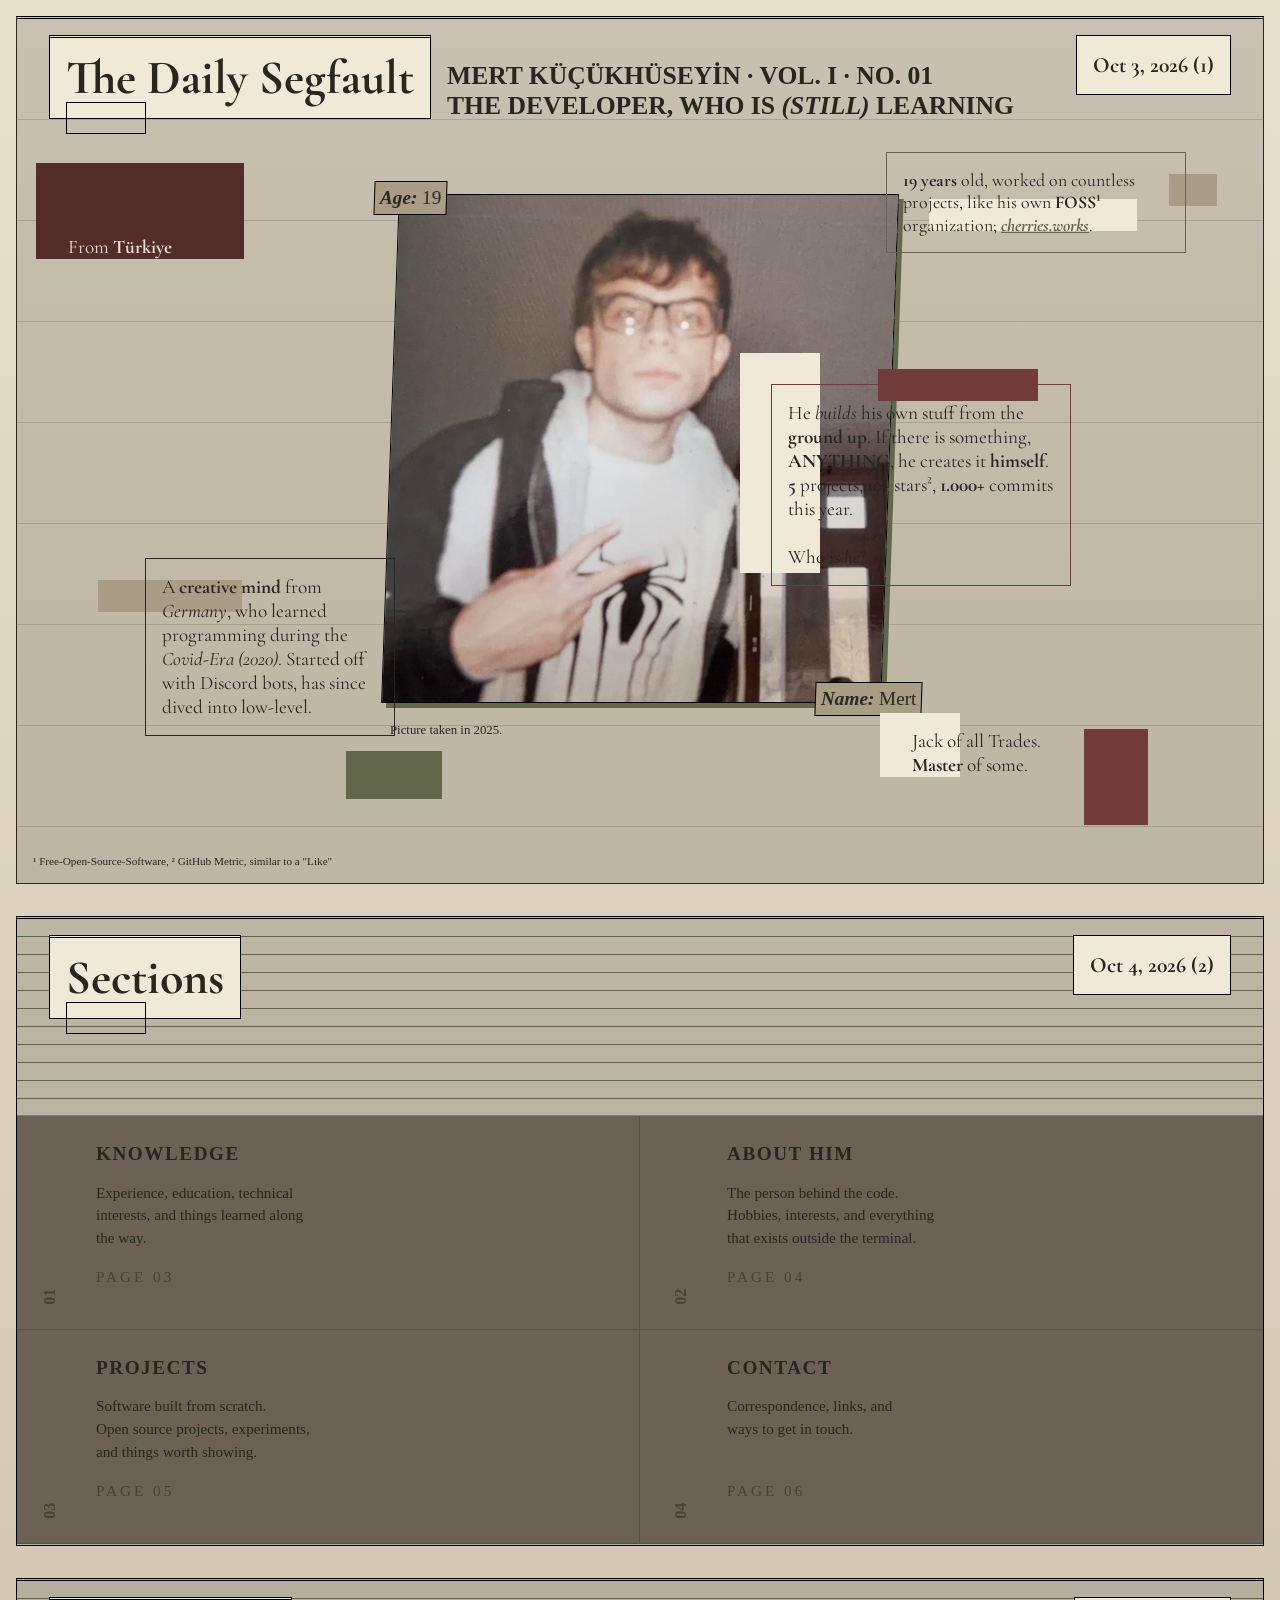
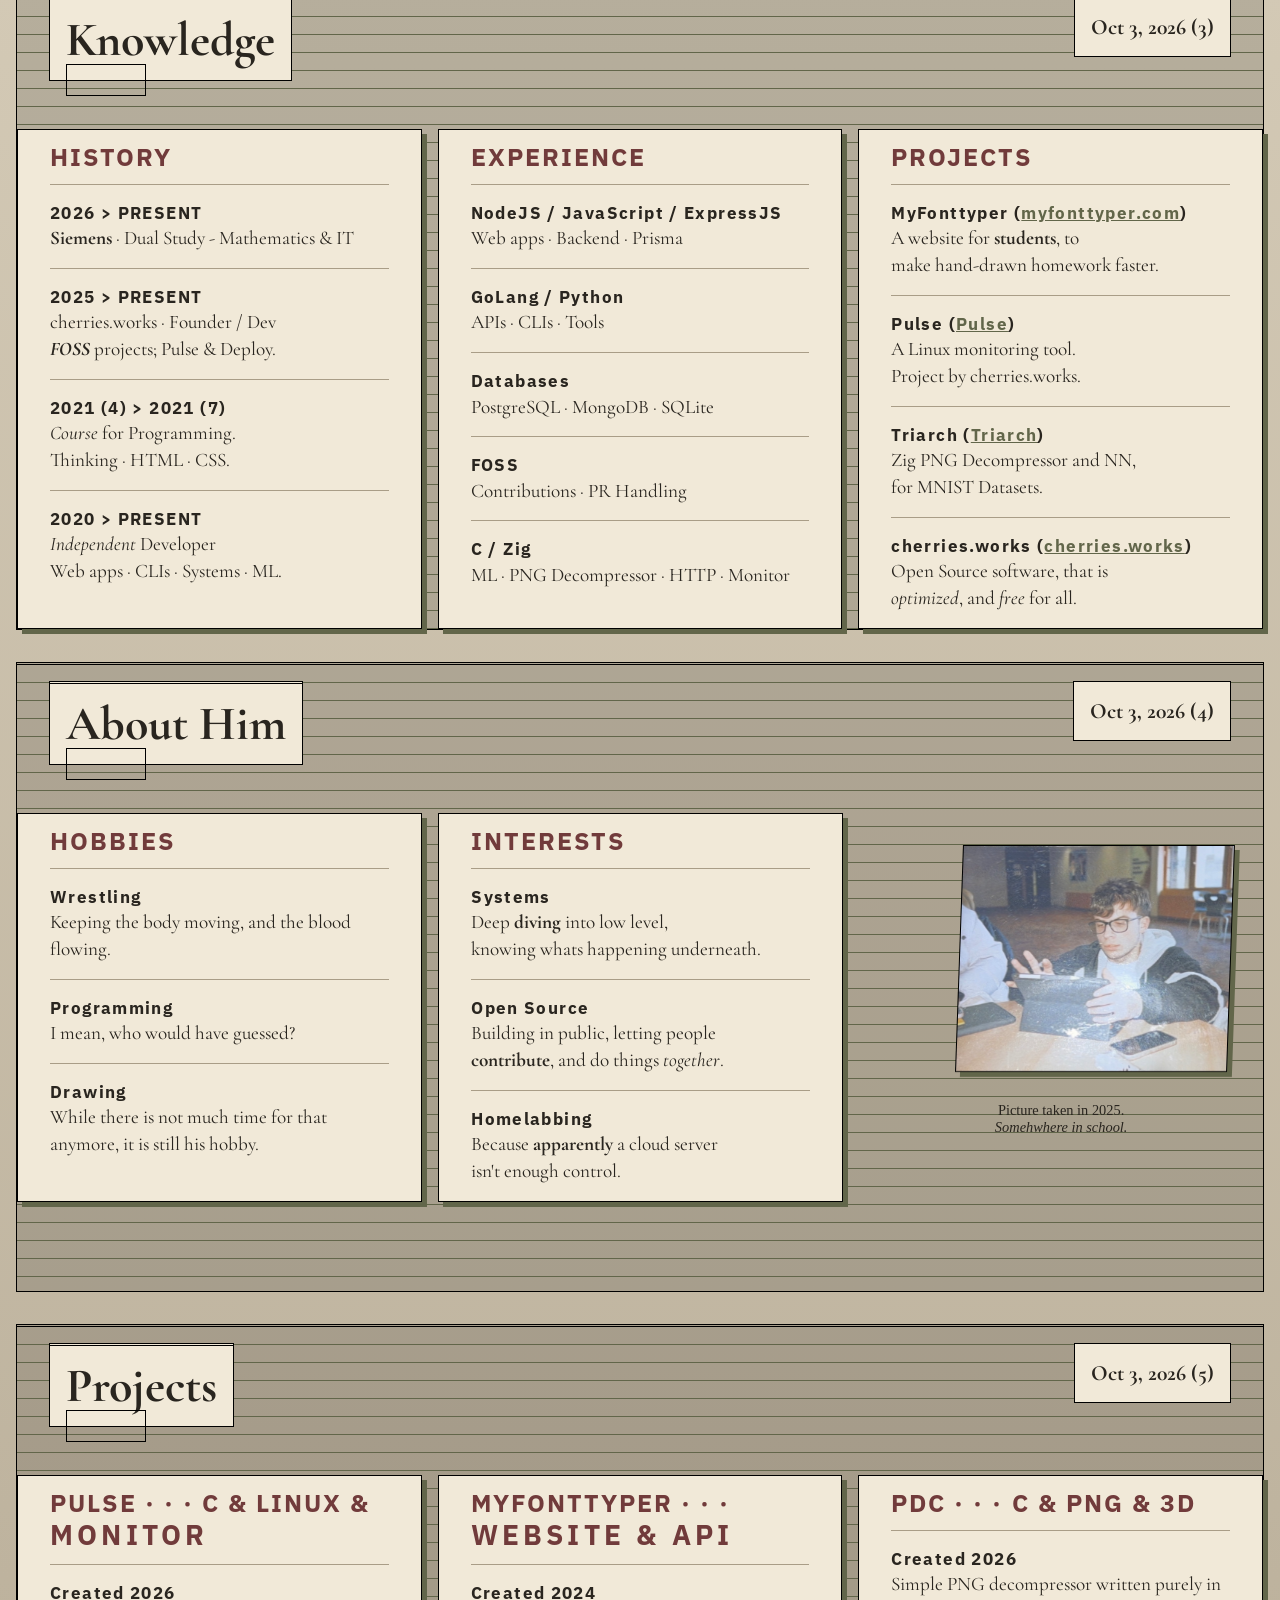
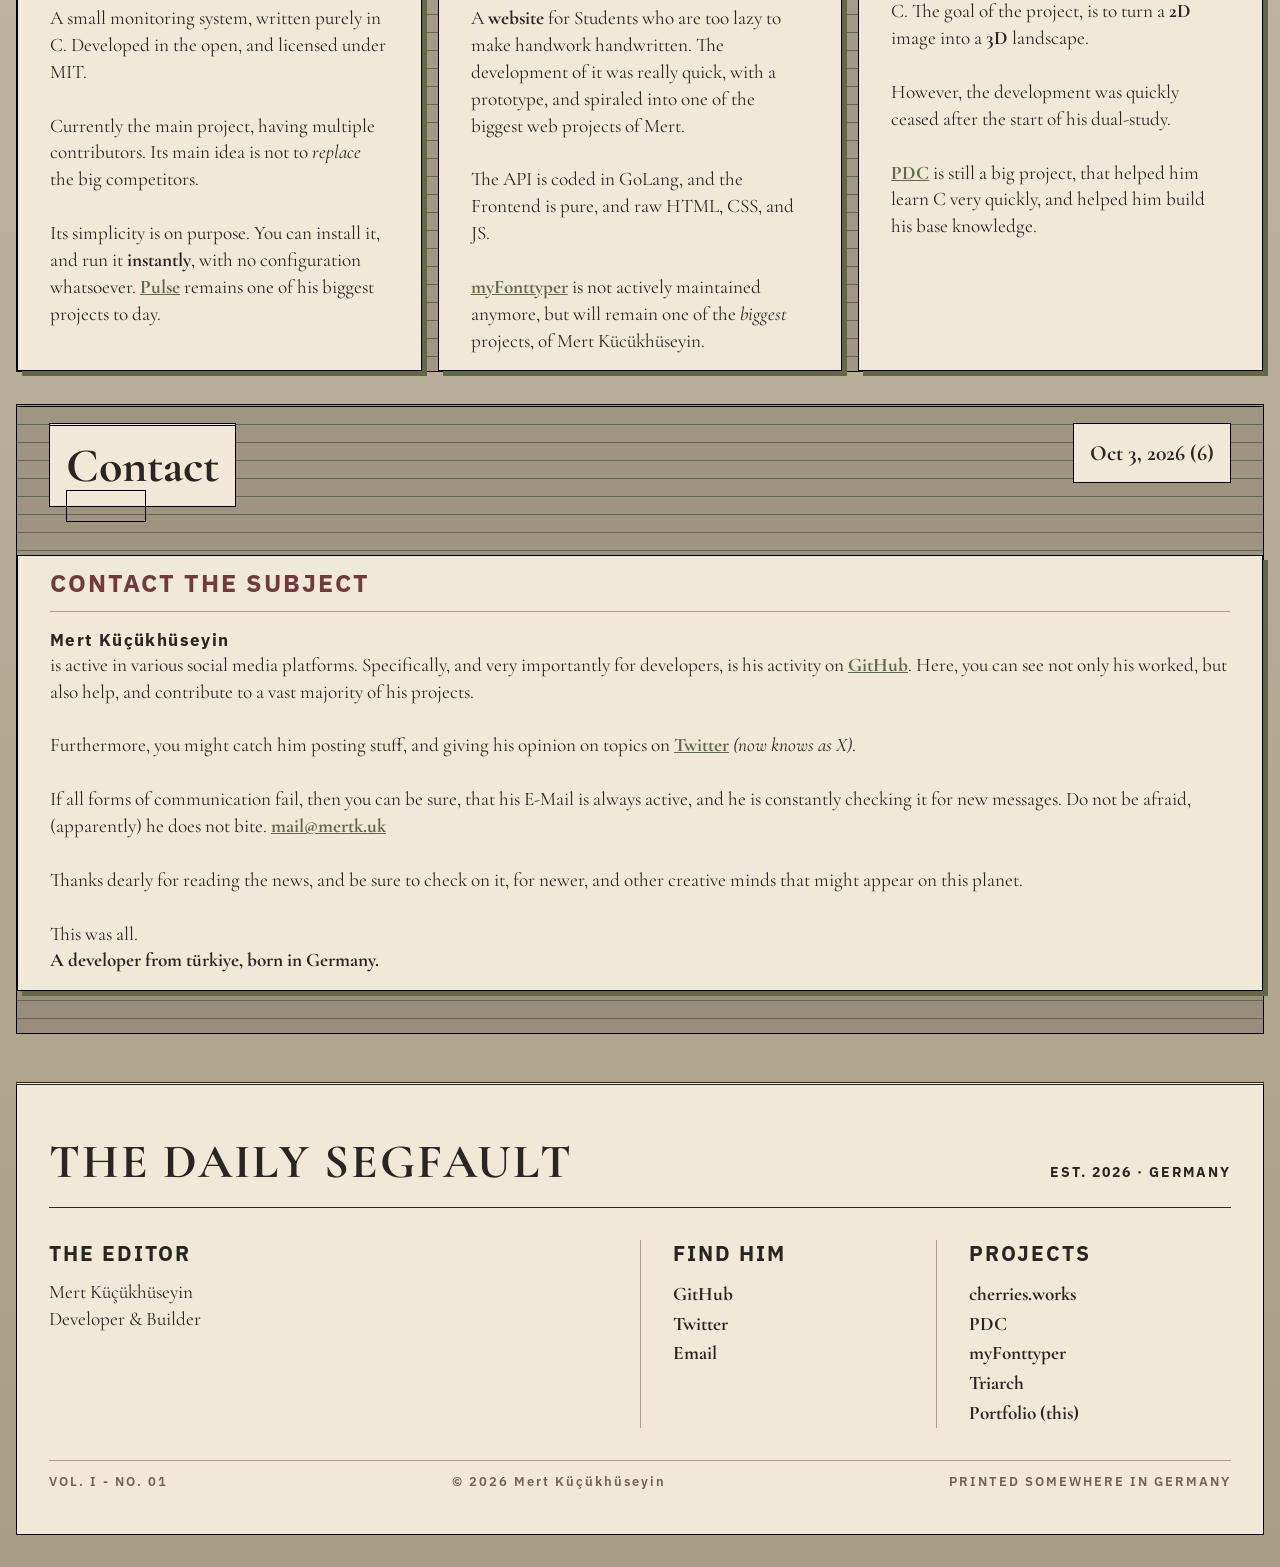
==== commit 268091f3: "Added README + Better index page." ====
--- a/new/index.html
+++ b/new/index.html
@@ -198,6 +198,13 @@
                         <b><i>FOSS</i></b> projects; Pulse & Deploy.
                     </p>
                     <p>
+                        2021 (4) > 2021 (7)
+                        <br>
+                        <i>Course</i> for Programming.
+                        <br>
+                        Thinking · HTML · CSS.
+                    </p>
+                    <p>
                         2020 > PRESENT
                         <br>
                         <i>Independent</i> Developer
@@ -215,9 +222,19 @@
                         Web apps · Backend · Prisma
                     </p>
                     <p>
+                        <b>GoLang</b> / Python
+                        <br>
+                        APIs · CLIs · Tools
+                    </p>
+                    <p>
                         Databases
                         <br>
-                        PostgreSQL · MongoDB
+                        PostgreSQL · MongoDB · SQLite
+                    </p>
+                    <p>
+                        FOSS
+                        <br>
+                        Contributions · PR Handling
                     </p>
                     <p>
                         C / Zig
@@ -242,6 +259,13 @@
                         A Linux monitoring tool.
                         <br>
                         Project by cherries.works.
+                    </p>
+                    <p>
+                        Triarch (<a target="_blank" href="https://github.com/mertishere/Triarch">Triarch</a>)
+                        <br>
+                        Zig PNG Decompressor and NN,
+                        <br>
+                        for MNIST Datasets.
                     </p>
                     <p>
                         cherries.works (<a target="_blank" href="https://cherries.works">cherries.works</a>)
@@ -464,6 +488,7 @@
                 <a target="_blank" href="https://github.com/mertishere/pdc">PDC</a>
                 <a target="_blank" href="https://myfonttyper.com">myFonttyper</a>
                 <a target="_blank" href="https://github.com/mertishere/Triarch">Triarch</a>
+                <a target="_blank" href="https://github.com/mertishere/portfolio">Portfolio (this)</a>
             </div>
         </div>
 
